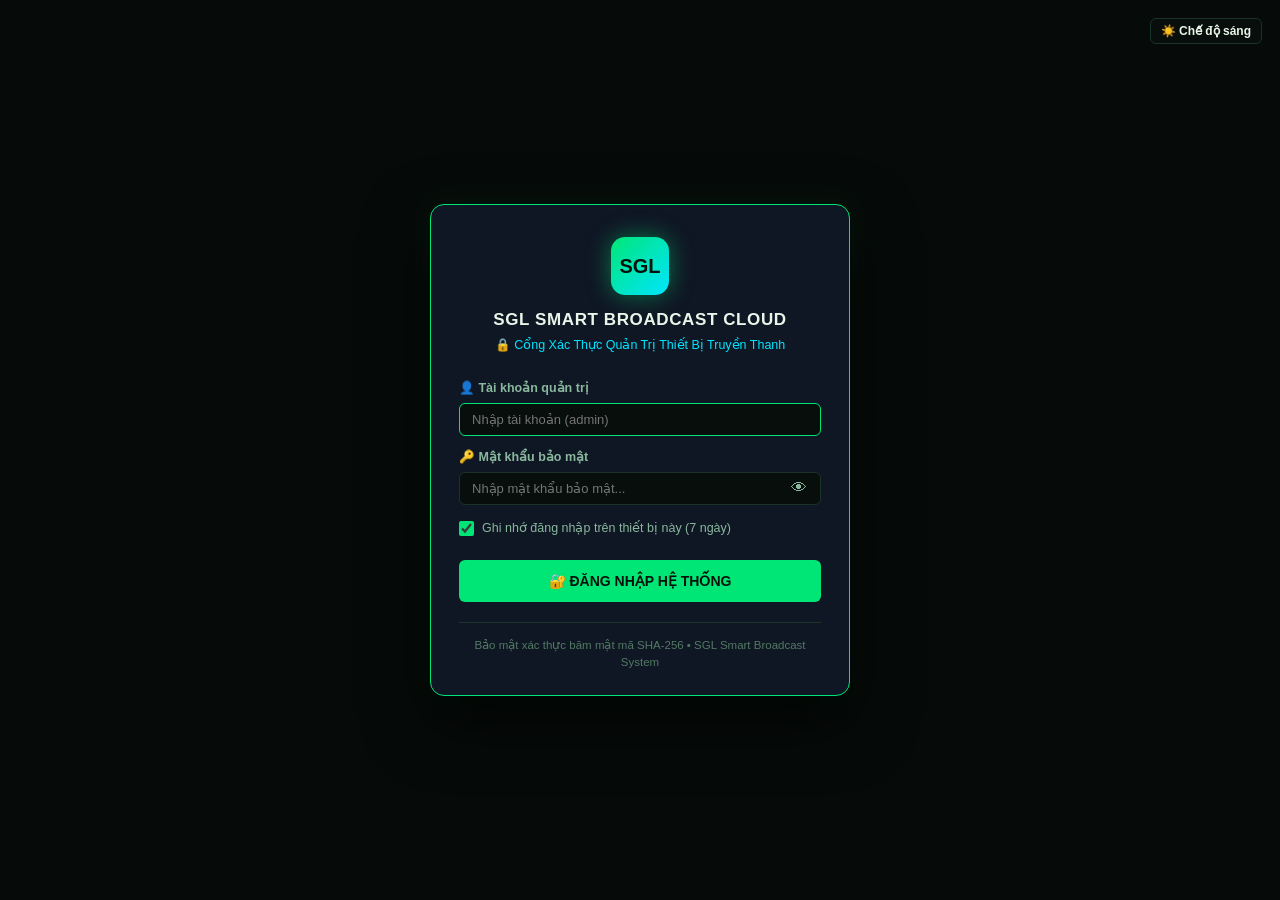
==== web/index.html @ 07a4083b "revert(main): isolate PocketBase to feat/pocketbase and keep pure Google Sheets on main" ====
<!DOCTYPE html>
<html lang="vi">
<head>
  <meta charset="UTF-8" />
  <meta name="viewport" content="width=device-width, initial-scale=1.0" />
  <title>SGL Smart Broadcast Cloud — Quản Trị Thiết Bị Truyền Thanh</title>
  <link rel="stylesheet" href="styles.css" />
  <script>
    (function() {
      try {
        var savedTheme = localStorage.getItem("sgl_theme") || "dark";
        document.documentElement.setAttribute("data-theme", savedTheme);
      } catch (e) {}
    })();
  </script>
</head>
<body>

  <!-- =================================================================== -->
  <!-- LOGIN GATE OVERLAY (BẢO MẬT ĐĂNG NHẬP HỆ THỐNG)                     -->
  <!-- =================================================================== -->
  <div id="loginGate" class="login-gate">
    <button
      type="button"
      id="btnLoginThemeToggle"
      class="btn btn-outline btn-sm login-theme-btn"
      onclick="toggleTheme()"
      title="Chuyển chế độ Sáng / Tối"
    >
      ☀️ Chế độ sáng
    </button>
    <div class="login-card" id="loginCard">
      <div class="login-header">
        <div class="login-logo">SGL</div>
        <div class="login-title">SGL SMART BROADCAST CLOUD</div>
        <div class="login-subtitle">🔒 Cổng Xác Thực Quản Trị Thiết Bị Truyền Thanh</div>
      </div>

      <form id="loginForm" onsubmit="handleLoginSubmit(event)" autocomplete="on">
        <div class="form-row">
          <label for="loginUsername">👤 Tài khoản quản trị</label>
          <input
            type="text"
            id="loginUsername"
            class="input-control"
            placeholder="Nhập tài khoản (admin)"
            autocomplete="username"
            required
          />
        </div>

        <div class="form-row">
          <label for="loginPassword">🔑 Mật khẩu bảo mật</label>
          <div class="password-wrapper">
            <input
              type="password"
              id="loginPassword"
              class="input-control"
              placeholder="Nhập mật khẩu bảo mật..."
              autocomplete="current-password"
              required
            />
            <button
              type="button"
              class="btn-eye"
              id="btnTogglePass"
              onclick="togglePasswordVisibility()"
              title="Hiện / Ẩn mật khẩu"
            >
              👁
            </button>
          </div>
        </div>

        <div class="login-remember-row">
          <label class="remember-label">
            <input type="checkbox" id="loginRemember" checked />
            <span>Ghi nhớ đăng nhập trên thiết bị này (7 ngày)</span>
          </label>
        </div>

        <div id="loginErrorBox" class="login-error" style="display:none;"></div>

        <button type="submit" id="btnLoginSubmit" class="btn btn-primary login-btn">
          🔐 ĐĂNG NHẬP HỆ THỐNG
        </button>
      </form>

      <div class="login-footer">
        Bảo mật xác thực băm mật mã SHA-256 &bull; SGL Smart Broadcast System
      </div>
    </div>
  </div>

  <!-- TOP NAVIGATION BAR -->
  <header class="topbar" id="appTopbar" style="display:none;">
    <div class="brand">
      <div class="brand-logo">SGL</div>
      <div>
        <div class="brand-title">SGL SMART BROADCAST CLOUD</div>
        <div class="brand-subtitle">Hệ Thống Quản Trị &amp; Điều Khiển Thiết Bị Truyền Thanh Android</div>
      </div>
    </div>

    <nav class="nav-tabs">
      <button class="nav-tab active" data-tab="tab-dashboard" onclick="switchTab('tab-dashboard')">
        📡 Dashboard Thực Địa
      </button>
      <button class="nav-tab" data-tab="tab-deploy" onclick="switchTab('tab-deploy')">
        🚀 Triển Khai Dự Án (GĐ2)
      </button>
      <button class="nav-tab" data-tab="tab-builder" onclick="switchTab('tab-builder')">
        🛠 Trình Tạo Kịch Bản
      </button>
      <button class="nav-tab" data-tab="tab-settings" onclick="switchTab('tab-settings')">
        ⚙️ Cấu Hình &amp; Sheet
      </button>
    </nav>

    <div class="topbar-actions">
      <div class="sync-indicator" title="Tự động đồng bộ mỗi 30 giây">
        <span class="pulse-dot" id="syncDot"></span>
        <span id="lblLastSync">Đang kết nối...</span>
      </div>
      <button class="btn btn-outline btn-sm" onclick="refreshAllData()">
        🔄 Làm mới
      </button>
      <button id="btnToggleTheme" class="btn btn-outline btn-sm" onclick="toggleTheme()" title="Chuyển chế độ Sáng / Tối">
        ☀️ Chế độ sáng
      </button>
      <a id="btnOpenSheetTop" href="https://docs.google.com/spreadsheets/d/1-7ZrYTDnoL68BNB7D9QQWxhDGcGNXW3VVfdedAtejAg/edit" target="_blank" class="btn btn-cyan btn-sm" style="text-decoration:none;">
        📊 Mở Google Sheet
      </a>
      <button class="btn btn-danger btn-sm" onclick="handleLogout()" title="Đăng xuất khỏi phiên làm việc">
        🚪 Đăng xuất
      </button>
    </div>
  </header>

  <!-- MAIN CONTENT -->
  <main class="main-container" id="appMain" style="display:none;">

    <!-- =================================================================== -->
    <!-- TAB 1: DASHBOARD THỰC ĐỊA                                           -->
    <!-- =================================================================== -->
    <section id="tab-dashboard" class="tab-panel active">

      <!-- KPI CARDS -->
      <div class="kpi-grid">
        <div class="kpi-card kpi-total" onclick="setStatusFilter('ALL')">
          <div>
            <div class="kpi-label">Tổng Thiết Bị</div>
            <div class="kpi-value" id="kpiTotal">0</div>
            <div class="kpi-sub">Toàn bộ hệ thống</div>
          </div>
          <div class="kpi-icon">📦</div>
        </div>

        <div class="kpi-card kpi-online" onclick="setStatusFilter('online')">
          <div>
            <div class="kpi-label">Đang Online</div>
            <div class="kpi-value" id="kpiOnline">0</div>
            <div class="kpi-sub">Heartbeat &le; 8 phút</div>
          </div>
          <div class="kpi-icon">🟢</div>
        </div>

        <div class="kpi-card kpi-slow" onclick="setStatusFilter('slow')">
          <div>
            <div class="kpi-label">Mạng Chậm</div>
            <div class="kpi-value" id="kpiSlow">0</div>
            <div class="kpi-sub">Heartbeat 8 – 12 phút</div>
          </div>
          <div class="kpi-icon">🟡</div>
        </div>

        <div class="kpi-card kpi-offline" onclick="setStatusFilter('offline')">
          <div>
            <div class="kpi-label">Đang Offline</div>
            <div class="kpi-value" id="kpiOffline">0</div>
            <div class="kpi-sub">Quá 12 phút / Mất nguồn</div>
          </div>
          <div class="kpi-icon">🔴</div>
        </div>

        <div class="kpi-card kpi-projects" onclick="syncSheetsOnCloud()">
          <div>
            <div class="kpi-label">Số Dự Án</div>
            <div class="kpi-value" id="kpiProjects">0</div>
            <div class="kpi-sub">Bấm để tách Sheet tự động</div>
          </div>
          <div class="kpi-icon">📁</div>
        </div>
      </div>

      <!-- PROJECT PILL BAR (Tách theo từng dự án giống Google Sheet) -->
      <div class="project-pills-bar" id="projectPillsBar">
        <span class="project-pill active" onclick="setProjectFilter('ALL')">
          🌐 Tất cả dự án <span class="pill-count" id="pillCountAll">0</span>
        </span>
      </div>

      <!-- FILTER & BULK ACTION TOOLBAR -->
      <div class="toolbar-card">
        <div class="filter-group">
          <input
            type="text"
            id="txtSearch"
            class="input-control search-box"
            placeholder="🔍 Tìm kiếm MAC, AnyDesk ID, Mã ICS, Dự án, Ghi chú..."
            oninput="renderDeviceTable()"
          />

          <select id="selFilterProject" class="select-control" onchange="onProjectSelectChange()">
            <option value="ALL">📁 Dự án: TẤT CẢ</option>
          </select>

          <select id="selFilterSoftware" class="select-control" onchange="renderDeviceTable()">
            <option value="ALL">💿 Phần mềm: TẤT CẢ</option>
            <option value="Radio 3.6">Radio 3.6</option>
            <option value="VNPT ICS">VNPT ICS</option>
            <option value="Radio 1.66">Radio 1.66</option>
            <option value="Radio 2.0">Radio 2.0</option>
          </select>

          <select id="selFilterStatus" class="select-control" onchange="renderDeviceTable()">
            <option value="ALL">📡 Trạng thái: TẤT CẢ</option>
            <option value="online">🟢 Đang Online</option>
            <option value="slow">🟡 Mạng Chậm</option>
            <option value="offline">🔴 Đang Offline</option>
          </select>
        </div>

        <div class="action-group">
          <span id="lblSelectedCount" class="mono" style="color:var(--accent-green); font-weight:700; margin-right:4px;">
            Đã chọn: 0
          </span>
          <button class="btn btn-amber" onclick="openAssignProjectModal()">
            📁 Gán Dự Án
          </button>
          <button class="btn btn-primary" onclick="openQuickDeployModal()">
            🚀 Chốt Dự Án Từ Xa
          </button>
          <button class="btn btn-success" onclick="printSelectedDevices()" title="In tem dán vỏ Box hàng loạt cho các thiết bị đã chọn qua máy in AiYin D11S">
            🖨️ In Tem Box Đã Chọn
          </button>
          <button class="btn btn-cyan" onclick="openBulkImportOldProjectModal()">
            📋 Thêm Dự Án Cũ (Dán DS AnyDesk)
          </button>
          <button class="btn btn-outline" onclick="openAddDeviceModal()">
            ➕ Thêm Box Lẻ
          </button>
          <button class="btn btn-outline" onclick="exportCurrentViewCsv()">
            📥 Xuất Excel (CSV)
          </button>
          <button class="btn btn-outline" onclick="syncSheetsOnCloud()" title="Đồng bộ tách Sheet từng dự án và Sheet Final">
            🔀 Tách Sheet Dự Án
          </button>
        </div>
      </div>

      <!-- DEVICE TABLE -->
      <div class="table-container">
        <div class="table-scroll">
          <table class="data-table">
            <thead>
              <tr>
                <th style="width:36px;">
                  <input type="checkbox" id="chkSelectAll" onchange="toggleSelectAll(this.checked)" />
                </th>
                <th>STT</th>
                <th>Trạng Thái</th>
                <th>Địa Chỉ MAC</th>
                <th>AnyDesk ID</th>
                <th>Mã IoT</th>
                <th>Dự Án (Địa phương)</th>
                <th>Phần Mềm</th>
                <th>Mã ICS</th>
                <th>Lần Cuối Online</th>
                <th>Bộ Nhớ</th>
                <th>Task Hiện Tại</th>
                <th>Thao Tác Nhanh</th>
              </tr>
            </thead>
            <tbody id="deviceTableBody">
              <tr>
                <td colspan="13" style="text-align:center; padding:32px; color:var(--text-secondary);">
                  ⏳ Đang tải danh sách thiết bị từ Google Sheet Cloud...
                </td>
              </tr>
            </tbody>
          </table>
        </div>
      </div>
    </section>

    <!-- =================================================================== -->
    <!-- TAB 2: TRIỂN KHAI DỰ ÁN TỪ XA (GIAI ĐOẠN 2) & HÀNG ĐỢI TASK          -->
    <!-- =================================================================== -->
    <section id="tab-deploy" class="tab-panel">
      <div class="split-grid">
        <!-- Cột trái: Cấu hình giao nhiệm vụ từ xa -->
        <div class="panel-card">
          <div class="panel-header">
            <div class="panel-title">🚀 GIAO NHIỆM VỤ CHỐT DỰ ÁN TỪ XA (OTA)</div>
            <span class="mono" id="deploySelectedBadge" style="color:var(--accent-cyan);">0 thiết bị được chọn</span>
          </div>

          <div class="form-row">
            <label>1. Chọn Kịch Bản Triển Khai (Template):</label>
            <select id="selDeployTemplate" class="select-control" onchange="onDeployTemplateChange()"></select>
          </div>

          <div class="form-row">
            <label>Mô tả kịch bản:</label>
            <div id="lblTemplateDesc" style="padding:8px 12px; background:var(--bg-input); border-radius:6px; color:var(--accent-amber); font-size:13px;">
              --
            </div>
          </div>

          <div class="form-row">
            <label>Chi tiết các bước thực thi tự động trên Android Box (JSON Steps):</label>
            <textarea id="txtDeployStepsPreview" class="code-editor" readonly></textarea>
          </div>

          <div class="form-row">
            <label>2. Danh sách MAC mục tiêu (Cách nhau bởi dấu phẩy hoặc chọn từ bảng Dashboard):</label>
            <textarea id="txtDeployTargetMacs" class="code-editor" style="min-height:90px; color:var(--accent-green);" placeholder="Ví dụ: 900EB3D6BF2C, 900EB3D52C1D"></textarea>
          </div>

          <div style="display:flex; gap:10px; margin-top:14px;">
            <button class="btn btn-primary" id="btnExecuteDeploy" onclick="executeRemoteDeploy()" style="flex:1; justify-content:center; padding:12px;">
              🚀 PHÁT LỆNH TRIỂN KHAI LÊN CLOUD SHEET
            </button>
            <button class="btn btn-outline" onclick="fillOnlineMacsToDeploy()">
              🟢 Chọn tất cả máy đang Online
            </button>
          </div>
        </div>

        <!-- Cột phải: Hàng đợi Tasks thời gian thực -->
        <div class="panel-card">
          <div class="panel-header">
            <div class="panel-title">📋 LỊCH SỬ &amp; HÀNG ĐỢI NHIỆM VỤ (TASKS QUEUE)</div>
            <button class="btn btn-outline btn-sm" onclick="loadTasksQueue()">🔄 Làm mới Task</button>
          </div>

          <div class="table-scroll" style="max-height:540px;">
            <table class="data-table">
              <thead>
                <tr>
                  <th>Task ID</th>
                  <th>MAC</th>
                  <th>Kịch Bản</th>
                  <th>Trạng Thái</th>
                  <th>Kết Quả / Log</th>
                </tr>
              </thead>
              <tbody id="tasksTableBody">
                <tr>
                  <td colspan="5" style="text-align:center; padding:24px; color:var(--text-secondary);">
                    Chưa có dữ liệu nhiệm vụ.
                  </td>
                </tr>
              </tbody>
            </table>
          </div>
        </div>
      </div>
    </section>

    <!-- =================================================================== -->
    <!-- TAB 3: TRÌNH TẠO KỊCH BẢN (SCRIPT BUILDER)                          -->
    <!-- =================================================================== -->
    <section id="tab-builder" class="tab-panel">
      <div class="split-grid">
        <div class="panel-card">
          <div class="panel-header">
            <div class="panel-title">🛠 TẠO / CHỈNH SỬA KỊCH BẢN TỰ ĐỘNG</div>
          </div>

          <div class="form-row">
            <label>Tên Kịch Bản (Mã định danh không dấu, ví dụ: deploy_xa_xuyen_moc):</label>
            <input type="text" id="txtBuilderName" class="input-control" placeholder="VD: deploy_custom_ics" />
          </div>

          <div class="form-row">
            <label>Mô tả ngắn gọn:</label>
            <input type="text" id="txtBuilderDesc" class="input-control" placeholder="VD: Gỡ Radio 3.6, cài ICS và báo cáo dự án" />
          </div>

          <div class="form-row">
            <label>Thêm nhanh bước lệnh mẫu:</label>
            <div style="display:flex; flex-wrap:wrap; gap:8px;">
              <button class="btn btn-outline btn-sm" onclick="addBuilderStep('install_apk')">📦 + Cài APK</button>
              <button class="btn btn-outline btn-sm" onclick="addBuilderStep('uninstall_pkg')">🗑 + Gỡ Package</button>
              <button class="btn btn-outline btn-sm" onclick="addBuilderStep('shell_cmd')">💻 + Lệnh Root Shell</button>
              <button class="btn btn-outline btn-sm" onclick="addBuilderStep('start_app')">▶️ + Mở Ứng Dụng</button>
              <button class="btn btn-outline btn-sm" onclick="addBuilderStep('extract_ics_mac')">🔍 + Đọc Mã ICS</button>
              <button class="btn btn-outline btn-sm" onclick="addBuilderStep('report_field')">📝 + Báo Cáo Trường</button>
              <button class="btn btn-outline btn-sm" onclick="addBuilderStep('download_apk')">🌐 + Tải APK từ URL</button>
            </div>
          </div>

          <div class="form-row">
            <label>Nội dung JSON Steps:</label>
            <textarea id="txtBuilderJson" class="code-editor" style="min-height:260px;">[
  {
    "action": "shell_cmd",
    "params": {
      "cmd": "am force-stop vn.phitn.app.radiostation"
    }
  },
  {
    "action": "report_field",
    "params": {
      "field": "software",
      "value": "Radio 3.6"
    }
  }
]</textarea>
          </div>

          <button class="btn btn-primary" onclick="saveCustomTemplate()" style="width:100%; justify-content:center; padding:12px;">
            💾 LƯU KỊCH BẢN LÊN GOOGLE SHEET
          </button>
        </div>

        <div class="panel-card">
          <div class="panel-header">
            <div class="panel-title">📚 DANH SÁCH KỊCH BẢN HIỆN CÓ TRÊN SHEET</div>
          </div>
          <div id="templateListContainer" style="display:flex; flex-direction:column; gap:10px;"></div>
        </div>
      </div>
    </section>

    <!-- =================================================================== -->
    <!-- TAB 4: CẤU HÌNH HỆ THỐNG & GOOGLE SHEET                              -->
    <!-- =================================================================== -->
    <section id="tab-settings" class="tab-panel">
      <div class="panel-card" style="max-width:780px; margin:0 auto;">
        <div class="panel-header">
          <div class="panel-title">⚙️ CẤU HÌNH KẾT NỐI CLOUD WEBHOOK &amp; ANYDESK</div>
        </div>

        <div class="form-row" id="rowGoogleWebhook">
          <label>Google Apps Script Webhook URL:</label>
          <input type="text" id="txtWebhookUrl" class="input-control mono" />
        </div>

        <div class="form-row" id="rowGoogleSheet">
          <label>Link Google Sheet Quản Lý Dự Án:</label>
          <input type="text" id="txtSheetUrl" class="input-control mono" />
        </div>

        <div class="form-row">
          <label>Mật khẩu AnyDesk mặc định (Unattended Access):</label>
          <input type="password" id="txtDefaultAdPass" class="input-control mono" placeholder="Được giải mã tự động khi đăng nhập Quản trị viên" autocomplete="off" />
        </div>

        <div class="form-row">
          <label>🌐 Link Máy In Cục Bộ (Cloudflare Tunnel HTTPS / Localhost):</label>
          <input type="text" id="txtPrintServerUrl" class="input-control mono" placeholder="VD: https://xxxx.trycloudflare.com hoặc http://localhost:8080" />
          <small style="color:var(--text-muted); font-size:11px; margin-top:4px; display:block;">
            Dán link HTTPS do Cloudflare Tunnel tạo ra trên máy tính xưởng để mọi người dùng Web GitHub có thể in từ xa.
          </small>
        </div>

        <div style="display:flex; gap:10px; margin-top:18px;">
          <button class="btn btn-primary" onclick="saveSettings()">💾 Lưu Cấu Hình</button>
          <button class="btn btn-cyan" onclick="resetDefaultSettings()">🔄 Khôi Phục Mặc Định</button>
          <button class="btn btn-amber" onclick="syncSheetsOnCloud()">🔀 Đồng Bộ Tách Sheet Ngay</button>
        </div>
      </div>
    </section>

  </main>

  <!-- ===================================================================== -->
  <!-- MODAL 1: GÁN DỰ ÁN & PHẦN MỀM HÀNG LOẠT                               -->
  <!-- ===================================================================== -->
  <div class="modal-backdrop" id="modalAssignProject">
    <div class="modal-box">
      <div class="modal-title">📁 Gán / Chuyển Dự Án Hàng Loạt</div>
      <div class="form-row">
        <label>Số lượng thiết bị đang chọn:</label>
        <div id="lblModalAssignCount" class="mono" style="color:var(--accent-cyan); font-weight:700;">0 thiết bị</div>
      </div>
      <div class="form-row">
        <label>Chọn dự án có sẵn hoặc nhập tên Dự án mới:</label>
        <input type="text" id="txtModalProjectName" list="dlExistingProjects" class="input-control" placeholder="VD: Xã Xuyên Mộc (102 box)" />
        <datalist id="dlExistingProjects"></datalist>
      </div>
      <div class="form-row">
        <label>Cập nhật loại Phần mềm (Tùy chọn):</label>
        <select id="selModalSoftware" class="select-control">
          <option value="">-- Giữ nguyên phần mềm hiện tại --</option>
          <option value="Radio 3.6">Radio 3.6</option>
          <option value="Radio 3.6 (Test)">Radio 3.6 (Test)</option>
          <option value="VNPT ICS">VNPT ICS</option>
          <option value="Radio 1.66">Radio 1.66</option>
          <option value="Radio 2.0">Radio 2.0</option>
        </select>
      </div>
      <div style="display:flex; justify-content:flex-end; gap:10px; margin-top:18px;">
        <button class="btn btn-outline" onclick="closeModal('modalAssignProject')">Hủy</button>
        <button class="btn btn-primary" onclick="confirmAssignProject()">✔ Xác Nhận Lưu Lên Sheet</button>
      </div>
    </div>
  </div>

  <!-- ===================================================================== -->
  <!-- MODAL 2: THÊM / ĐĂNG KÝ BOX MỚI THỦ CÔNG                              -->
  <!-- ===================================================================== -->
  <div class="modal-backdrop" id="modalAddDevice">
    <div class="modal-box">
      <div class="modal-title">➕ Đăng Ký / Thêm Android Box Lẻ Lên Sheet</div>
      <div style="display:grid; grid-template-columns:1fr 1fr; gap:10px;">
        <div class="form-row">
          <label>Mã AnyDesk ID (*):</label>
          <input type="text" id="txtAddAnydesk" class="input-control mono" placeholder="VD: 1371078125" oninput="onAddAnydeskInput(this.value)" />
        </div>
        <div class="form-row">
          <label>Mã IoT (Mạch IoT):</label>
          <input type="text" id="txtAddIot" class="input-control mono" placeholder="VD: 11738 / Mã IoT" />
        </div>
      </div>
      <div class="form-row">
        <label>Địa chỉ MAC Android (Không cần nhập — Tự động lấy khi Box kết nối):</label>
        <input type="text" id="txtAddMac" class="input-control mono" placeholder="⚡ Để trống: Tự động điền MAC khi Box gửi tín hiệu lần đầu" />
        <div id="lblAutoMacHint" style="font-size:11.5px; color:var(--accent-cyan); margin-top:4px;">
          ⚡ Chỉ cần nhập Mã AnyDesk & Mã IoT, hệ thống sẽ tự động lấy MAC thật ngay lần đầu Box kết nối!
        </div>
      </div>
      <div style="display:grid; grid-template-columns:1fr 1fr; gap:10px;">
        <div class="form-row">
          <label>Dự án:</label>
          <input type="text" id="txtAddProject" list="dlExistingProjects" class="input-control" value="Kho thiết bị" />
        </div>
        <div class="form-row">
          <label>Phần mềm cài đặt:</label>
          <select id="selAddSoftware" class="select-control">
            <option value="Radio 3.6 (Test)">Radio 3.6 (Test)</option>
            <option value="Radio 3.6">Radio 3.6</option>
            <option value="VNPT ICS">VNPT ICS</option>
            <option value="Radio 1.66">Radio 1.66</option>
            <option value="Radio 2.0">Radio 2.0</option>
          </select>
        </div>
      </div>
      <div style="display:grid; grid-template-columns:1fr 1fr; gap:10px;">
        <div class="form-row">
          <label>Mã ICS (Nếu có):</label>
          <input type="text" id="txtAddIcs" class="input-control mono" placeholder="Tùy chọn" />
        </div>
        <div class="form-row">
          <label>IMEI SIM (Nếu có):</label>
          <input type="text" id="txtAddImei" class="input-control mono" placeholder="Tùy chọn" />
        </div>
      </div>
      <div class="form-row">
        <label>Ghi chú / Cụm loa lắp đặt:</label>
        <input type="text" id="txtAddNotes" class="input-control" placeholder="VD: Cụm loa Thôn 1..." />
      </div>
      <div style="display:flex; justify-content:flex-end; gap:10px; margin-top:18px;">
        <button class="btn btn-outline" onclick="closeModal('modalAddDevice')">Hủy</button>
        <button class="btn btn-primary" onclick="confirmAddDevice()">➕ Lưu Thiết Bị</button>
      </div>
    </div>
  </div>

  <!-- ===================================================================== -->
  <!-- MODAL 3: THÊM DỰ ÁN CŨ (DÁN DANH SÁCH MÃ ANYDESK TẠO SHEET DỰ ÁN)     -->
  <!-- ===================================================================== -->
  <div class="modal-backdrop" id="modalBulkImportOldProject">
    <div class="modal-box" style="max-width:580px;">
      <div class="modal-title">📋 Thêm Dự Án Cũ — Dán Danh Sách Mã AnyDesk</div>
      <p style="font-size:12.5px; color:var(--text-secondary); margin-bottom:12px; line-height:1.5;">
        Nhập tên dự án (sẽ tự động tạo 1 Sheet riêng trên Google Sheet) và dán danh sách mã AnyDesk của dự án đó.
        Sau đó khi bạn vào AnyDesk từng Box cài <code>00_AutoSetup.apk</code>, App sẽ <b>tự động dò mã AnyDesk trên Sheet</b>,
        điền MAC thật, cập nhật <b>Phần mềm đang sử dụng</b> và trạng thái <b>Online / Offline</b>.
      </p>
      <div class="form-row">
        <label>Tên Dự Án / Tên Sheet Mới (*):</label>
        <input
          type="text"
          id="txtBulkOldProjectName"
          list="dlExistingProjects"
          class="input-control"
          placeholder="VD: Xã Hòa Hiệp (Dự án cũ)"
        />
      </div>
      <div class="form-row">
        <label>Phần mềm mặc định ban đầu (Sẽ tự động cập nhật lại khi cài App vào Box):</label>
        <select id="selBulkOldSoftware" class="select-control">
          <option value="Chưa đồng bộ">🔄 Tự động nhận diện khi cài App lên Box</option>
          <option value="Radio 3.6">Radio 3.6</option>
          <option value="VNPT ICS">VNPT ICS</option>
          <option value="Radio 1.66">Radio 1.66</option>
          <option value="Radio 2.0">Radio 2.0</option>
        </select>
      </div>
      <div class="form-row">
        <label>Dán danh sách mã AnyDesk (Mỗi dòng 1 mã hoặc copy từ Excel/Zalo):</label>
        <textarea
          id="txtBulkOldAnydeskList"
          class="code-editor"
          style="min-height:170px;"
          placeholder="1371078125&#10;1074358911&#10;1748089615&#10;..."
        ></textarea>
      </div>
      <div style="display:flex; justify-content:flex-end; gap:10px; margin-top:16px;">
        <button class="btn btn-outline" onclick="closeModal('modalBulkImportOldProject')">Hủy</button>
        <button class="btn btn-primary" id="btnConfirmBulkOld" onclick="confirmBulkImportOldProject()">
          📥 Tạo Sheet Dự Án &amp; Nạp Mã AnyDesk
        </button>
      </div>
    </div>
  </div>

  <!-- ===================================================================== -->
  <!-- MODAL 4: SỬA MÃ IOT THIẾT BỊ                                          -->
  <!-- ===================================================================== -->
  <div class="modal-backdrop" id="modalEditIot">
    <div class="modal-box" style="max-width:460px;">
      <div class="modal-title">🏷️ Chỉnh Sửa Mã IoT Thiết Bị</div>
      <div class="form-row">
        <label>Thiết bị đang chọn:</label>
        <div id="lblEditIotDevice" class="mono" style="color:var(--accent-green); font-weight:700; font-size:15px; padding:8px 12px; background:var(--bg-input); border-radius:6px;">--</div>
      </div>
      <input type="hidden" id="hidEditIotMac" />
      <input type="hidden" id="hidEditIotAnydesk" />
      <div class="form-row">
        <label>Mã IoT (Quét bằng súng barcode hoặc gõ tay):</label>
        <input
          type="text"
          id="txtEditIotValue"
          class="input-control mono"
          placeholder="Nhập Mã IoT (VD: 11250, IOT-9988...)"
          autocomplete="off"
          onkeydown="if(event.key==='Enter') confirmSaveEditIot()"
        />
      </div>
      <div style="font-size:12px; color:var(--text-muted); margin-top:-6px; margin-bottom:12px;">
        💡 Nhấn <b>Enter</b> hoặc bấm nút <b>Lưu Mã IoT</b> để cập nhật ngay lên Google Sheet &amp; In tem.
      </div>
      <div style="display:flex; justify-content:flex-end; gap:10px; margin-top:16px;">
        <button class="btn btn-outline" onclick="closeModal('modalEditIot')">Hủy</button>
        <button class="btn btn-primary" id="btnSaveEditIot" onclick="confirmSaveEditIot()">
          ✔ Lưu Mã IoT
        </button>
      </div>
    </div>
  </div>

  <!-- TOAST NOTIFICATION CONTAINER -->
  <div class="toast-container" id="toastContainer"></div>

  <script src="app.js"></script>
</body>
</html>
---- web/styles.css ----
:root {
  --bg-base: #060b09;
  --bg-surface: #0b1410;
  --bg-card: #0f1c16;
  --bg-card-hover: #14261e;
  --bg-input: #070e0b;
  --border-subtle: #1a3326;
  --border-glow: #00e676;
  --text-primary: #e8f5e9;
  --text-secondary: #8ab89d;
  --text-muted: #527a63;
  --accent-green: #00e676;
  --accent-green-dim: rgba(0, 230, 118, 0.14);
  --accent-cyan: #00e5ff;
  --accent-cyan-dim: rgba(0, 229, 255, 0.14);
  --accent-amber: #ffb300;
  --accent-amber-dim: rgba(255, 179, 0, 0.15);
  --accent-red: #ff1744;
  --accent-red-dim: rgba(255, 23, 68, 0.15);
  --accent-purple: #b388ff;
  --radius-sm: 6px;
  --radius-md: 10px;
  --radius-lg: 14px;
  --shadow-card: 0 8px 24px rgba(0, 0, 0, 0.45);
}

[data-theme="light"] {
  --bg-base: #f8fafc;
  --bg-surface: #ffffff;
  --bg-card: #ffffff;
  --bg-card-hover: #f1f5f9;
  --bg-input: #ffffff;
  --border-subtle: #e2e8f0;
  --border-glow: #047857;
  --text-primary: #0f172a;
  --text-secondary: #334155;
  --text-muted: #64748b;
  --accent-green: #047857;
  --accent-green-dim: #d1fae5;
  --accent-cyan: #0369a1;
  --accent-cyan-dim: #e0f2fe;
  --accent-amber: #b45309;
  --accent-amber-dim: #fef3c7;
  --accent-red: #b91c1c;
  --accent-red-dim: #fee2e2;
  --accent-purple: #7e22ce;
  --shadow-card: 0 4px 16px rgba(15, 23, 42, 0.06);
}

* {
  box-sizing: border-box;
  margin: 0;
  padding: 0;
}

body {
  background-color: var(--bg-base);
  color: var(--text-primary);
  font-family: 'Inter', -apple-system, BlinkMacSystemFont, 'Segoe UI', Roboto, sans-serif;
  font-size: 14px;
  line-height: 1.5;
  min-height: 100vh;
  display: flex;
  flex-direction: column;
}

code, .mono {
  font-family: 'JetBrains Mono', 'Consolas', 'Courier New', monospace;
}

/* TOP NAVBAR */
.topbar {
  background: linear-gradient(180deg, #0d1913 0%, #09120e 100%);
  border-bottom: 1px solid var(--border-subtle);
  padding: 12px 24px;
  display: flex;
  align-items: center;
  justify-content: space-between;
  gap: 16px;
  position: sticky;
  top: 0;
  z-index: 100;
  backdrop-filter: blur(10px);
}

.brand {
  display: flex;
  align-items: center;
  gap: 12px;
}

.brand-logo {
  width: 38px;
  height: 38px;
  border-radius: 10px;
  background: linear-gradient(135deg, #00e676 0%, #00b0ff 100%);
  display: flex;
  align-items: center;
  justify-content: center;
  color: #04100a;
  font-weight: 900;
  font-size: 18px;
  box-shadow: 0 0 16px rgba(0, 230, 118, 0.35);
}

.brand-title {
  font-size: 16px;
  font-weight: 700;
  letter-spacing: 0.3px;
  color: var(--text-primary);
}

.brand-subtitle {
  font-size: 11.5px;
  color: var(--text-secondary);
}

.nav-tabs {
  display: flex;
  align-items: center;
  gap: 6px;
  background: var(--bg-input);
  padding: 4px;
  border-radius: var(--radius-md);
  border: 1px solid var(--border-subtle);
}

.nav-tab {
  background: transparent;
  color: var(--text-secondary);
  border: none;
  padding: 8px 16px;
  border-radius: var(--radius-sm);
  font-size: 13px;
  font-weight: 600;
  cursor: pointer;
  transition: all 0.18s ease;
  display: flex;
  align-items: center;
  gap: 8px;
}

.nav-tab:hover {
  color: var(--text-primary);
  background: rgba(255, 255, 255, 0.04);
}

.nav-tab.active {
  background: var(--accent-green-dim);
  color: var(--accent-green);
  border: 1px solid rgba(0, 230, 118, 0.35);
  box-shadow: 0 0 12px rgba(0, 230, 118, 0.12);
}

.topbar-actions {
  display: flex;
  align-items: center;
  gap: 10px;
}

.sync-indicator {
  font-size: 12px;
  color: var(--text-secondary);
  display: flex;
  align-items: center;
  gap: 6px;
  padding: 6px 12px;
  background: var(--bg-input);
  border: 1px solid var(--border-subtle);
  border-radius: 20px;
}

.pulse-dot {
  width: 8px;
  height: 8px;
  border-radius: 50%;
  background: var(--accent-green);
  box-shadow: 0 0 8px var(--accent-green);
  animation: pulse 2s infinite;
}

@keyframes pulse {
  0% { opacity: 1; transform: scale(1); }
  50% { opacity: 0.45; transform: scale(0.9); }
  100% { opacity: 1; transform: scale(1); }
}

/* MAIN LAYOUT */
.main-container {
  max-width: 1600px;
  width: 100%;
  margin: 0 auto;
  padding: 20px 24px 40px;
  flex: 1;
}

.tab-panel {
  display: none;
  animation: fadeIn 0.2s ease;
}

.tab-panel.active {
  display: block;
}

@keyframes fadeIn {
  from { opacity: 0; transform: translateY(4px); }
  to { opacity: 1; transform: translateY(0); }
}

/* KPI GRID */
.kpi-grid {
  display: grid;
  grid-template-columns: repeat(auto-fit, minmax(210px, 1fr));
  gap: 14px;
  margin-bottom: 18px;
}

.kpi-card {
  background: var(--bg-card);
  border: 1px solid var(--border-subtle);
  border-radius: var(--radius-md);
  padding: 16px 18px;
  display: flex;
  align-items: center;
  justify-content: space-between;
  box-shadow: var(--shadow-card);
  transition: transform 0.15s ease, border-color 0.15s ease;
  cursor: pointer;
}

.kpi-card:hover {
  transform: translateY(-2px);
  border-color: rgba(0, 230, 118, 0.4);
}

.kpi-label {
  font-size: 12px;
  font-weight: 600;
  text-transform: uppercase;
  letter-spacing: 0.5px;
  color: var(--text-secondary);
  margin-bottom: 4px;
}

.kpi-value {
  font-size: 28px;
  font-weight: 800;
  font-family: 'JetBrains Mono', 'Consolas', monospace;
}

.kpi-sub {
  font-size: 11.5px;
  color: var(--text-muted);
  margin-top: 2px;
}

.kpi-icon {
  width: 46px;
  height: 46px;
  border-radius: 12px;
  display: flex;
  align-items: center;
  justify-content: center;
  font-size: 22px;
}

.kpi-total .kpi-value { color: var(--accent-cyan); }
.kpi-total .kpi-icon { background: var(--accent-cyan-dim); color: var(--accent-cyan); }

.kpi-online .kpi-value { color: var(--accent-green); }
.kpi-online .kpi-icon { background: var(--accent-green-dim); color: var(--accent-green); }

.kpi-slow .kpi-value { color: var(--accent-amber); }
.kpi-slow .kpi-icon { background: var(--accent-amber-dim); color: var(--accent-amber); }

.kpi-offline .kpi-value { color: var(--accent-red); }
.kpi-offline .kpi-icon { background: var(--accent-red-dim); color: var(--accent-red); }

.kpi-projects .kpi-value { color: var(--accent-purple); }
.kpi-projects .kpi-icon { background: rgba(179, 136, 255, 0.14); color: var(--accent-purple); }

/* PROJECT PILL TABS (Giống các Sheet Dự Án) */
.project-pills-bar {
  display: flex;
  align-items: center;
  gap: 8px;
  overflow-x: auto;
  padding: 10px 14px;
  background: var(--bg-surface);
  border: 1px solid var(--border-subtle);
  border-radius: var(--radius-md);
  margin-bottom: 16px;
}

.project-pill {
  background: var(--bg-card);
  color: var(--text-secondary);
  border: 1px solid var(--border-subtle);
  padding: 6px 13px;
  border-radius: 20px;
  font-size: 12.5px;
  font-weight: 600;
  white-space: nowrap;
  cursor: pointer;
  transition: all 0.15s ease;
  display: inline-flex;
  align-items: center;
  gap: 6px;
}

.project-pill:hover {
  border-color: var(--accent-cyan);
  color: var(--text-primary);
}

.project-pill.active {
  background: var(--accent-cyan-dim);
  color: var(--accent-cyan);
  border-color: var(--accent-cyan);
}

.project-pill .pill-count {
  background: rgba(255, 255, 255, 0.08);
  padding: 1px 7px;
  border-radius: 10px;
  font-size: 11px;
  font-family: 'Consolas', monospace;
}

/* FILTER & ACTION TOOLBAR */
.toolbar-card {
  background: var(--bg-card);
  border: 1px solid var(--border-subtle);
  border-radius: var(--radius-md);
  padding: 14px 16px;
  margin-bottom: 16px;
  display: flex;
  flex-wrap: wrap;
  align-items: center;
  justify-content: space-between;
  gap: 12px;
}

.filter-group {
  display: flex;
  flex-wrap: wrap;
  align-items: center;
  gap: 10px;
  flex: 1;
}

.input-control, .select-control {
  background: var(--bg-input);
  color: var(--text-primary);
  border: 1px solid var(--border-subtle);
  border-radius: var(--radius-sm);
  padding: 8px 12px;
  font-size: 13px;
  outline: none;
  transition: border-color 0.15s ease;
}

.input-control:focus, .select-control:focus {
  border-color: var(--accent-green);
}

.search-box {
  min-width: 260px;
  flex: 1;
  max-width: 380px;
}

.action-group {
  display: flex;
  flex-wrap: wrap;
  align-items: center;
  gap: 8px;
}

/* BUTTONS */
.btn {
  border: 1px solid transparent;
  border-radius: var(--radius-sm);
  padding: 8px 14px;
  font-size: 13px;
  font-weight: 600;
  cursor: pointer;
  display: inline-flex;
  align-items: center;
  gap: 6px;
  transition: all 0.15s ease;
  white-space: nowrap;
}

.btn:disabled {
  opacity: 0.5;
  cursor: not-allowed;
}

.btn-primary {
  background: var(--accent-green);
  color: #04120a;
}
.btn-primary:hover:not(:disabled) {
  background: #26ff8c;
  box-shadow: 0 0 14px rgba(0, 230, 118, 0.4);
}

.btn-success {
  background: #0d4a25;
  color: #00ff66;
  border-color: #00ff66;
}
.btn-success:hover:not(:disabled) {
  background: #146935;
  color: #ffffff;
  box-shadow: 0 0 12px rgba(0, 255, 102, 0.4);
}

.btn-cyan {
  background: var(--accent-cyan-dim);
  color: var(--accent-cyan);
  border-color: rgba(0, 229, 255, 0.35);
}
.btn-cyan:hover:not(:disabled) {
  background: rgba(0, 229, 255, 0.24);
}

.btn-amber {
  background: var(--accent-amber-dim);
  color: var(--accent-amber);
  border-color: rgba(255, 179, 0, 0.35);
}
.btn-amber:hover:not(:disabled) {
  background: rgba(255, 179, 0, 0.25);
}

.btn-danger {
  background: var(--accent-red-dim);
  color: var(--accent-red);
  border-color: rgba(255, 23, 68, 0.35);
}

.btn-outline {
  background: var(--bg-input);
  color: var(--text-primary);
  border-color: var(--border-subtle);
}
.btn-outline:hover:not(:disabled) {
  border-color: var(--text-secondary);
  background: var(--bg-card-hover);
}

.btn-sm {
  padding: 5px 10px;
  font-size: 12px;
}

/* DATA TABLE */
.table-container {
  background: var(--bg-card);
  border: 1px solid var(--border-subtle);
  border-radius: var(--radius-md);
  overflow: hidden;
  box-shadow: var(--shadow-card);
}

.table-scroll {
  overflow-x: auto;
  max-height: 68vh;
  overflow-y: auto;
}

table.data-table {
  width: 100%;
  border-collapse: collapse;
  text-align: left;
}

table.data-table thead th {
  background: #0a140f;
  color: var(--text-secondary);
  font-size: 12px;
  font-weight: 700;
  text-transform: uppercase;
  letter-spacing: 0.4px;
  padding: 12px 14px;
  border-bottom: 1px solid var(--border-subtle);
  position: sticky;
  top: 0;
  z-index: 10;
  white-space: nowrap;
}

table.data-table tbody tr {
  border-bottom: 1px solid rgba(26, 51, 38, 0.55);
  transition: background 0.12s ease;
}

table.data-table tbody tr:hover {
  background: var(--bg-card-hover);
}

table.data-table tbody tr.selected-row {
  background: rgba(0, 230, 118, 0.08);
}

table.data-table tbody tr.newly-added-row {
  background: rgba(0, 255, 65, 0.12) !important;
  box-shadow: inset 4px 0 0 var(--accent-green);
  animation: glowNewRow 3s ease-out;
}

@keyframes glowNewRow {
  0% { background: rgba(0, 255, 65, 0.28); }
  100% { background: rgba(0, 255, 65, 0.12); }
}

table.data-table tbody td {
  padding: 10px 14px;
  font-size: 13px;
  vertical-align: middle;
  white-space: nowrap;
}

/* BADGES */
.badge {
  display: inline-flex;
  align-items: center;
  gap: 5px;
  padding: 3px 9px;
  border-radius: 12px;
  font-size: 11.5px;
  font-weight: 600;
}

.badge-online {
  background: var(--accent-green-dim);
  color: var(--accent-green);
  border: 1px solid rgba(0, 230, 118, 0.3);
}

.badge-slow {
  background: var(--accent-amber-dim);
  color: var(--accent-amber);
  border: 1px solid rgba(255, 179, 0, 0.3);
}

.badge-offline {
  background: var(--accent-red-dim);
  color: var(--accent-red);
  border: 1px solid rgba(255, 23, 68, 0.3);
}

.badge-soft {
  background: rgba(0, 229, 255, 0.1);
  color: var(--accent-cyan);
  border: 1px solid rgba(0, 229, 255, 0.25);
}

.badge-proj {
  background: rgba(179, 136, 255, 0.12);
  color: #d1c4e9;
  border: 1px solid rgba(179, 136, 255, 0.25);
}

.copy-chip {
  cursor: pointer;
  padding: 3px 8px;
  border-radius: 5px;
  background: rgba(255, 255, 255, 0.04);
  border: 1px solid transparent;
  font-family: 'Consolas', monospace;
  transition: all 0.12s ease;
}

.copy-chip:hover {
  border-color: var(--accent-cyan);
  color: var(--accent-cyan);
}

/* SPLIT GRID FOR STAGE 2 & BUILDER */
.split-grid {
  display: grid;
  grid-template-columns: 1.15fr 0.85fr;
  gap: 18px;
}

@media (max-width: 1100px) {
  .split-grid {
    grid-template-columns: 1fr;
  }
}

.panel-card {
  background: var(--bg-card);
  border: 1px solid var(--border-subtle);
  border-radius: var(--radius-md);
  padding: 18px;
  box-shadow: var(--shadow-card);
}

.panel-header {
  display: flex;
  align-items: center;
  justify-content: space-between;
  margin-bottom: 14px;
  padding-bottom: 10px;
  border-bottom: 1px solid var(--border-subtle);
}

.panel-title {
  font-size: 15px;
  font-weight: 700;
  color: var(--accent-green);
  display: flex;
  align-items: center;
  gap: 8px;
}

textarea.code-editor {
  width: 100%;
  min-height: 220px;
  background: var(--bg-input);
  color: var(--accent-cyan);
  border: 1px solid var(--border-subtle);
  border-radius: var(--radius-sm);
  padding: 12px;
  font-family: 'Consolas', monospace;
  font-size: 12.5px;
  resize: vertical;
}

/* MODAL */
.modal-backdrop {
  position: fixed;
  inset: 0;
  background: rgba(0, 0, 0, 0.72);
  display: none;
  align-items: center;
  justify-content: center;
  z-index: 200;
  padding: 16px;
}

.modal-backdrop.open {
  display: flex;
}

.modal-box {
  background: var(--bg-card);
  border: 1px solid var(--border-glow);
  border-radius: var(--radius-lg);
  width: 100%;
  max-width: 520px;
  padding: 22px;
  box-shadow: 0 16px 48px rgba(0, 0, 0, 0.75);
}

.modal-title {
  font-size: 16px;
  font-weight: 700;
  color: var(--accent-green);
  margin-bottom: 14px;
}

.form-row {
  margin-bottom: 12px;
}

.form-row label {
  display: block;
  font-size: 12.5px;
  color: var(--text-secondary);
  margin-bottom: 5px;
  font-weight: 600;
}

.form-row .input-control, .form-row .select-control {
  width: 100%;
}

/* TOAST */
.toast-container {
  position: fixed;
  bottom: 22px;
  right: 22px;
  z-index: 300;
  display: flex;
  flex-direction: column;
  gap: 8px;
}

.toast {
  background: #102419;
  color: var(--text-primary);
  border-left: 4px solid var(--accent-green);
  border-top: 1px solid var(--border-subtle);
  border-right: 1px solid var(--border-subtle);
  border-bottom: 1px solid var(--border-subtle);
  padding: 12px 16px;
  border-radius: var(--radius-sm);
  box-shadow: var(--shadow-card);
  font-size: 13px;
  animation: fadeIn 0.2s ease;
}

/* LOGIN GATE OVERLAY */
.login-gate {
  position: fixed;
  inset: 0;
  z-index: 9999;
  background:
    radial-gradient(circle at 20% 20%, rgba(0, 230, 118, 0.12), transparent 45%),
    radial-gradient(circle at 80% 80%, rgba(0, 212, 255, 0.12), transparent 45%),
    var(--bg-root);
  display: flex;
  align-items: center;
  justify-content: center;
  padding: 20px;
}

.login-card {
  width: 100%;
  max-width: 420px;
  background: rgba(16, 23, 38, 0.96);
  border: 1px solid var(--border-glow);
  border-radius: var(--radius-lg);
  padding: 32px 28px 24px;
  box-shadow: 0 24px 64px rgba(0, 0, 0, 0.85), 0 0 32px rgba(0, 230, 118, 0.08);
  backdrop-filter: blur(16px);
}

.login-card.shake {
  animation: loginShake 0.35s ease;
}

@keyframes loginShake {
  0%, 100% { transform: translateX(0); }
  20%, 60% { transform: translateX(-8px); }
  40%, 80% { transform: translateX(8px); }
}

.login-header {
  text-align: center;
  margin-bottom: 24px;
}

.login-logo {
  width: 58px;
  height: 58px;
  margin: 0 auto 12px;
  border-radius: 14px;
  background: linear-gradient(135deg, var(--accent-green), var(--accent-cyan));
  display: flex;
  align-items: center;
  justify-content: center;
  font-weight: 900;
  font-size: 20px;
  color: #04120a;
  box-shadow: 0 0 24px rgba(0, 230, 118, 0.45);
}

.login-title {
  font-size: 17px;
  font-weight: 800;
  letter-spacing: 0.6px;
  color: var(--text-primary);
}

.login-subtitle {
  font-size: 12.5px;
  color: var(--accent-cyan);
  margin-top: 4px;
}

.password-wrapper {
  position: relative;
  display: flex;
  align-items: center;
}

.password-wrapper .input-control {
  padding-right: 42px;
}

.btn-eye {
  position: absolute;
  right: 8px;
  background: transparent;
  border: none;
  color: var(--text-secondary);
  cursor: pointer;
  font-size: 16px;
  padding: 4px 6px;
  border-radius: 4px;
  transition: color 0.15s ease;
}

.btn-eye:hover {
  color: var(--accent-cyan);
}

.login-remember-row {
  margin: 14px 0;
}

.remember-label {
  display: inline-flex;
  align-items: center;
  gap: 8px;
  font-size: 12.5px;
  color: var(--text-secondary);
  cursor: pointer;
  user-select: none;
}

.remember-label input[type="checkbox"] {
  accent-color: var(--accent-green);
  width: 15px;
  height: 15px;
}

.login-error {
  background: rgba(255, 82, 82, 0.14);
  border: 1px solid rgba(255, 82, 82, 0.4);
  color: #ff8a80;
  padding: 10px 12px;
  border-radius: var(--radius-sm);
  font-size: 12.5px;
  margin-bottom: 14px;
  text-align: center;
}

.login-btn {
  width: 100%;
  justify-content: center;
  padding: 12px;
  font-size: 14px;
  margin-top: 4px;
}

.login-footer {
  margin-top: 20px;
  padding-top: 14px;
  border-top: 1px solid var(--border-subtle);
  text-align: center;
  font-size: 11.5px;
  color: var(--text-muted);
}

.login-theme-btn {
  position: absolute;
  top: 18px;
  right: 18px;
  z-index: 10000;
}

/* =================================================================== */
/* LIGHT THEME COMPREHENSIVE CONTRAST & ACCESSIBILITY OVERRIDES        */
/* =================================================================== */
[data-theme="light"] {
  color-scheme: light;
}

[data-theme="light"] .topbar {
  background: #ffffff;
  border-bottom: 1px solid var(--border-subtle);
  box-shadow: 0 1px 4px rgba(15, 23, 42, 0.06);
}

[data-theme="light"] .nav-tabs {
  background: #f1f5f9;
  border: 1px solid #e2e8f0;
}

[data-theme="light"] .nav-tab {
  color: #475569;
}

[data-theme="light"] .nav-tab:hover {
  color: #0f172a;
  background: rgba(0, 0, 0, 0.04);
}

[data-theme="light"] .nav-tab.active {
  background: #ffffff;
  color: #047857;
  border: 1px solid #cbd5e1;
  box-shadow: 0 1px 3px rgba(0, 0, 0, 0.08);
}

[data-theme="light"] .sync-indicator {
  background: #f1f5f9;
  border: 1px solid #e2e8f0;
  color: #475569;
}

[data-theme="light"] .project-pills-bar {
  background: #ffffff;
  border: 1px solid #e2e8f0;
}

[data-theme="light"] .project-pill {
  background: #f8fafc;
  color: #334155;
  border: 1px solid #cbd5e1;
}

[data-theme="light"] .project-pill:hover {
  border-color: #0369a1;
  color: #0369a1;
  background: #f0f9ff;
}

[data-theme="light"] .project-pill.active {
  background: #0369a1;
  color: #ffffff;
  border-color: #0369a1;
}

[data-theme="light"] .project-pill .pill-count {
  background: #e2e8f0;
  color: #334155;
}

[data-theme="light"] .project-pill.active .pill-count {
  background: rgba(255, 255, 255, 0.25);
  color: #ffffff;
}

[data-theme="light"] .toolbar-card,
[data-theme="light"] .panel-card,
[data-theme="light"] .table-container {
  background: #ffffff;
  border: 1px solid #e2e8f0;
  box-shadow: 0 2px 8px rgba(15, 23, 42, 0.04);
}

[data-theme="light"] .panel-header {
  border-bottom: 1px solid #e2e8f0;
}

[data-theme="light"] .input-control,
[data-theme="light"] .select-control {
  background: #ffffff;
  color: #0f172a;
  border: 1px solid #cbd5e1;
}

[data-theme="light"] .input-control::placeholder {
  color: #94a3b8;
}

[data-theme="light"] .input-control:focus,
[data-theme="light"] .select-control:focus {
  border-color: #047857;
  box-shadow: 0 0 0 3px rgba(4, 120, 87, 0.14);
}

[data-theme="light"] table.data-table thead th {
  background: #f8fafc;
  color: #334155;
  border-bottom: 2px solid #cbd5e1;
}

[data-theme="light"] table.data-table tbody tr {
  border-bottom: 1px solid #f1f5f9;
}

[data-theme="light"] table.data-table tbody tr:hover {
  background: #f8fafc;
}

[data-theme="light"] table.data-table tbody tr.selected-row {
  background: #ecfdf5;
}

[data-theme="light"] table.data-table tbody tr.newly-added-row {
  background: #ecfdf5 !important;
  box-shadow: inset 4px 0 0 #047857;
}

[data-theme="light"] .copy-chip {
  background: #f1f5f9;
  border: 1px solid #e2e8f0;
  color: #0f172a;
}

[data-theme="light"] .copy-chip:hover {
  background: #e0f2fe;
  border-color: #0369a1;
  color: #0369a1;
}

/* HIGH CONTRAST BADGES IN LIGHT MODE (WCAG AAA) */
[data-theme="light"] .badge-online {
  background: #dcfce7;
  color: #047857;
  border: 1px solid #86efac;
}

[data-theme="light"] .badge-slow {
  background: #fef3c7;
  color: #b45309;
  border: 1px solid #fde68a;
}

[data-theme="light"] .badge-offline {
  background: #fee2e2;
  color: #b91c1c;
  border: 1px solid #fca5a5;
}

[data-theme="light"] .badge-soft {
  background: #e0f2fe;
  color: #0369a1;
  border: 1px solid #bae6fd;
}

[data-theme="light"] .badge-proj {
  background: #f3e8ff;
  color: #6b21a8;
  border: 1px solid #d8b4fe;
}

/* BUTTONS IN LIGHT MODE */
[data-theme="light"] .btn-primary {
  background: #047857;
  color: #ffffff;
}

[data-theme="light"] .btn-primary:hover:not(:disabled) {
  background: #065f46;
  box-shadow: 0 2px 8px rgba(4, 120, 87, 0.25);
}

[data-theme="light"] .btn-success {
  background: #ecfdf5;
  color: #047857;
  border: 1px solid #10b981;
}

[data-theme="light"] .btn-success:hover:not(:disabled) {
  background: #047857;
  color: #ffffff;
  border-color: #047857;
  box-shadow: 0 2px 8px rgba(4, 120, 87, 0.25);
}

[data-theme="light"] .btn-cyan {
  background: #e0f2fe;
  color: #0369a1;
  border: 1px solid #7dd3fc;
}

[data-theme="light"] .btn-cyan:hover:not(:disabled) {
  background: #0369a1;
  color: #ffffff;
  border-color: #0369a1;
}

[data-theme="light"] .btn-amber {
  background: #fef3c7;
  color: #b45309;
  border: 1px solid #fcd34d;
}

[data-theme="light"] .btn-amber:hover:not(:disabled) {
  background: #b45309;
  color: #ffffff;
  border-color: #b45309;
}

[data-theme="light"] .btn-danger {
  background: #fee2e2;
  color: #b91c1c;
  border: 1px solid #fca5a5;
}

[data-theme="light"] .btn-danger:hover:not(:disabled) {
  background: #b91c1c;
  color: #ffffff;
  border-color: #b91c1c;
}

[data-theme="light"] .btn-outline {
  background: #ffffff;
  color: #0f172a;
  border: 1px solid #cbd5e1;
}

[data-theme="light"] .btn-outline:hover:not(:disabled) {
  background: #f1f5f9;
  border-color: #94a3b8;
}

/* KPI CARDS IN LIGHT MODE */
[data-theme="light"] .kpi-card {
  background: #ffffff;
  border: 1px solid #e2e8f0;
  box-shadow: 0 2px 8px rgba(15, 23, 42, 0.04);
}

[data-theme="light"] .kpi-card:hover {
  border-color: #047857;
  box-shadow: 0 4px 14px rgba(15, 23, 42, 0.08);
}

[data-theme="light"] .kpi-label {
  color: #64748b;
}

[data-theme="light"] .kpi-sub {
  color: #94a3b8;
}

[data-theme="light"] .kpi-total .kpi-value { color: #0369a1; }
[data-theme="light"] .kpi-total .kpi-icon { background: #e0f2fe; color: #0369a1; }

[data-theme="light"] .kpi-online .kpi-value { color: #047857; }
[data-theme="light"] .kpi-online .kpi-icon { background: #dcfce7; color: #047857; }

[data-theme="light"] .kpi-slow .kpi-value { color: #b45309; }
[data-theme="light"] .kpi-slow .kpi-icon { background: #fef3c7; color: #b45309; }

[data-theme="light"] .kpi-offline .kpi-value { color: #b91c1c; }
[data-theme="light"] .kpi-offline .kpi-icon { background: #fee2e2; color: #b91c1c; }

[data-theme="light"] .kpi-projects .kpi-value { color: #7e22ce; }
[data-theme="light"] .kpi-projects .kpi-icon { background: #f3e8ff; color: #7e22ce; }

/* MODALS & OVERLAYS IN LIGHT MODE */
[data-theme="light"] .modal-backdrop {
  background: rgba(15, 23, 42, 0.5);
}

[data-theme="light"] .modal-box {
  background: #ffffff;
  border: 1px solid #cbd5e1;
  box-shadow: 0 20px 48px rgba(15, 23, 42, 0.15);
}

[data-theme="light"] .modal-title {
  color: #047857;
}

[data-theme="light"] .form-row label {
  color: #334155;
}

/* TOAST IN LIGHT MODE */
[data-theme="light"] .toast {
  background: #ffffff;
  color: #0f172a;
  border-top: 1px solid #e2e8f0;
  border-right: 1px solid #e2e8f0;
  border-bottom: 1px solid #e2e8f0;
  border-left: 4px solid #047857;
  box-shadow: 0 10px 25px rgba(0, 0, 0, 0.08);
}

/* CODE EDITOR IN LIGHT MODE */
[data-theme="light"] textarea.code-editor {
  background: #f8fafc;
  color: #0369a1;
  border: 1px solid #cbd5e1;
}

/* LOGIN SCREEN IN LIGHT MODE */
[data-theme="light"] .login-gate {
  background:
    radial-gradient(circle at 20% 20%, rgba(16, 185, 129, 0.08), transparent 45%),
    radial-gradient(circle at 80% 80%, rgba(14, 165, 233, 0.08), transparent 45%),
    #f8fafc;
}

[data-theme="light"] .login-card {
  background: #ffffff;
  border: 1px solid #e2e8f0;
  box-shadow: 0 20px 50px rgba(15, 23, 42, 0.08);
}

[data-theme="light"] .login-title {
  color: #0f172a;
}

[data-theme="light"] .login-subtitle {
  color: #0369a1;
}

[data-theme="light"] .login-error {
  background: #fee2e2;
  border: 1px solid #fca5a5;
  color: #b91c1c;
}

[data-theme="light"] .login-footer {
  color: #64748b;
  border-top: 1px solid #e2e8f0;
}
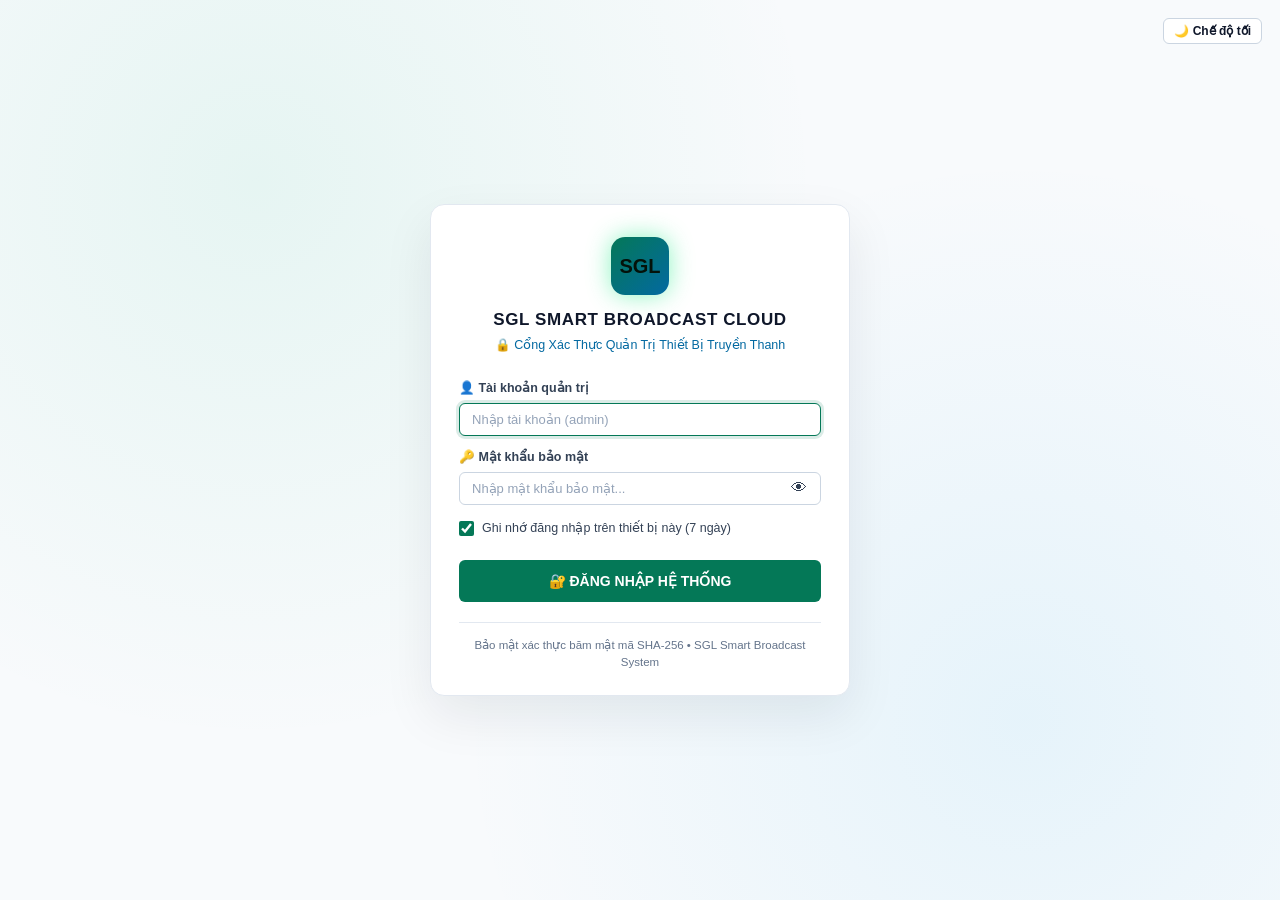
==== commit b3d0d9dd: "refactor(web): adopt modern web guidance for dark mode and theme toggle" ====
--- a/web/index.html
+++ b/web/index.html
@@ -3,16 +3,16 @@
 <head>
   <meta charset="UTF-8" />
   <meta name="viewport" content="width=device-width, initial-scale=1.0" />
+  <meta name="color-scheme" content="light dark" />
+  <script>
+    try {
+      const savedScheme = localStorage.getItem("sgl_theme");
+      document.querySelector('meta[name="color-scheme"]').content =
+        savedScheme === "light" || savedScheme === "dark" ? savedScheme : "light dark";
+    } catch (e) {}
+  </script>
   <title>SGL Smart Broadcast Cloud — Quản Trị Thiết Bị Truyền Thanh</title>
   <link rel="stylesheet" href="styles.css" />
-  <script>
-    (function() {
-      try {
-        var savedTheme = localStorage.getItem("sgl_theme") || "dark";
-        document.documentElement.setAttribute("data-theme", savedTheme);
-      } catch (e) {}
-    })();
-  </script>
 </head>
 <body>
 
@@ -620,17 +620,28 @@
   </div>
 
   <!-- ===================================================================== -->
-  <!-- MODAL 4: SỬA MÃ IOT THIẾT BỊ                                          -->
+  <!-- MODAL 4: SỬA ANYDESK & MÃ IOT THIẾT BỊ                                -->
   <!-- ===================================================================== -->
   <div class="modal-backdrop" id="modalEditIot">
     <div class="modal-box" style="max-width:460px;">
-      <div class="modal-title">🏷️ Chỉnh Sửa Mã IoT Thiết Bị</div>
-      <div class="form-row">
-        <label>Thiết bị đang chọn:</label>
-        <div id="lblEditIotDevice" class="mono" style="color:var(--accent-green); font-weight:700; font-size:15px; padding:8px 12px; background:var(--bg-input); border-radius:6px;">--</div>
+      <div class="modal-title">🏷️ Chỉnh Sửa AnyDesk &amp; Mã IoT</div>
+      <div class="form-row">
+        <label>Thiết bị đang chọn (MAC):</label>
+        <div id="lblEditIotDevice" class="mono" style="color:var(--accent-green); font-weight:700; font-size:14px; padding:6px 12px; background:var(--bg-input); border-radius:6px;">--</div>
       </div>
       <input type="hidden" id="hidEditIotMac" />
-      <input type="hidden" id="hidEditIotAnydesk" />
+      <input type="hidden" id="hidEditIotOldAnydesk" />
+      <div class="form-row">
+        <label>Mã AnyDesk (9 - 10 chữ số):</label>
+        <input
+          type="text"
+          id="txtEditAnydeskValue"
+          class="input-control mono"
+          placeholder="Nhập AnyDesk ID mới (VD: 123456789)"
+          autocomplete="off"
+          onkeydown="if(event.key==='Enter') confirmSaveEditIot()"
+        />
+      </div>
       <div class="form-row">
         <label>Mã IoT (Quét bằng súng barcode hoặc gõ tay):</label>
         <input
@@ -643,12 +654,12 @@
         />
       </div>
       <div style="font-size:12px; color:var(--text-muted); margin-top:-6px; margin-bottom:12px;">
-        💡 Nhấn <b>Enter</b> hoặc bấm nút <b>Lưu Mã IoT</b> để cập nhật ngay lên Google Sheet &amp; In tem.
+        💡 Nhấn <b>Enter</b> hoặc bấm nút <b>Lưu Thay Đổi</b> để cập nhật ngay AnyDesk và Mã IoT.
       </div>
       <div style="display:flex; justify-content:flex-end; gap:10px; margin-top:16px;">
         <button class="btn btn-outline" onclick="closeModal('modalEditIot')">Hủy</button>
         <button class="btn btn-primary" id="btnSaveEditIot" onclick="confirmSaveEditIot()">
-          ✔ Lưu Mã IoT
+          ✔ Lưu Thay Đổi
         </button>
       </div>
     </div>
--- a/web/styles.css
+++ b/web/styles.css
@@ -1,50 +1,762 @@
 :root {
-  --bg-base: #060b09;
-  --bg-surface: #0b1410;
-  --bg-card: #0f1c16;
-  --bg-card-hover: #14261e;
-  --bg-input: #070e0b;
-  --border-subtle: #1a3326;
-  --border-glow: #00e676;
-  --text-primary: #e8f5e9;
-  --text-secondary: #8ab89d;
-  --text-muted: #527a63;
-  --accent-green: #00e676;
-  --accent-green-dim: rgba(0, 230, 118, 0.14);
-  --accent-cyan: #00e5ff;
-  --accent-cyan-dim: rgba(0, 229, 255, 0.14);
-  --accent-amber: #ffb300;
-  --accent-amber-dim: rgba(255, 179, 0, 0.15);
-  --accent-red: #ff1744;
-  --accent-red-dim: rgba(255, 23, 68, 0.15);
-  --accent-purple: #b388ff;
+  color-scheme: light dark;
+  accent-color: var(--accent-green);
+  scrollbar-color: var(--scrollbar-thumb) var(--scrollbar-track);
+
+  /* Raw light & dark color tokens */
+  --bg-base-light: #f8fafc;
+  --bg-base-dark: #060b09;
+  --bg-surface-light: #ffffff;
+  --bg-surface-dark: #0b1410;
+  --bg-card-light: #ffffff;
+  --bg-card-dark: #0f1c16;
+  --bg-card-hover-light: #f1f5f9;
+  --bg-card-hover-dark: #14261e;
+  --bg-input-light: #ffffff;
+  --bg-input-dark: #070e0b;
+  --border-subtle-light: #e2e8f0;
+  --border-subtle-dark: #1a3326;
+  --border-control-light: #cbd5e1;
+  --border-control-dark: #1a3326;
+  --border-glow-light: #047857;
+  --border-glow-dark: #00e676;
+  --text-primary-light: #0f172a;
+  --text-primary-dark: #e8f5e9;
+  --text-secondary-light: #334155;
+  --text-secondary-dark: #8ab89d;
+  --text-muted-light: #64748b;
+  --text-muted-dark: #527a63;
+  --placeholder-color-light: #94a3b8;
+  --placeholder-color-dark: #527a63;
+
+  --accent-green-light: #047857;
+  --accent-green-dark: #00e676;
+  --accent-green-dim-light: #d1fae5;
+  --accent-green-dim-dark: rgba(0, 230, 118, 0.14);
+  --accent-cyan-light: #0369a1;
+  --accent-cyan-dark: #00e5ff;
+  --accent-cyan-dim-light: #e0f2fe;
+  --accent-cyan-dim-dark: rgba(0, 229, 255, 0.14);
+  --accent-amber-light: #b45309;
+  --accent-amber-dark: #ffb300;
+  --accent-amber-dim-light: #fef3c7;
+  --accent-amber-dim-dark: rgba(255, 179, 0, 0.15);
+  --accent-red-light: #b91c1c;
+  --accent-red-dark: #ff1744;
+  --accent-red-dim-light: #fee2e2;
+  --accent-red-dim-dark: rgba(255, 23, 68, 0.15);
+  --accent-purple-light: #7e22ce;
+  --accent-purple-dark: #b388ff;
+
+  --scrollbar-track-light: #f1f5f9;
+  --scrollbar-track-dark: #0b1410;
+  --scrollbar-thumb-light: #64748b;
+  --scrollbar-thumb-dark: #527a63;
+
+  --topbar-bg-start-light: #ffffff;
+  --topbar-bg-start-dark: #0d1913;
+  --topbar-bg-end-light: #ffffff;
+  --topbar-bg-end-dark: #09120e;
+  --nav-tabs-bg-light: #f1f5f9;
+  --nav-tabs-bg-dark: #070e0b;
+  --nav-tab-color-light: #475569;
+  --nav-tab-color-dark: #8ab89d;
+  --nav-tab-hover-bg-light: rgba(0, 0, 0, 0.04);
+  --nav-tab-hover-bg-dark: rgba(255, 255, 255, 0.04);
+  --nav-tab-active-bg-light: #ffffff;
+  --nav-tab-active-bg-dark: rgba(0, 230, 118, 0.14);
+  --nav-tab-active-border-light: #cbd5e1;
+  --nav-tab-active-border-dark: rgba(0, 230, 118, 0.35);
+
+  --kpi-hover-border-light: #047857;
+  --kpi-hover-border-dark: rgba(0, 230, 118, 0.4);
+  --kpi-label-color-light: #64748b;
+  --kpi-label-color-dark: #8ab89d;
+  --kpi-sub-color-light: #94a3b8;
+  --kpi-sub-color-dark: #527a63;
+  --kpi-projects-icon-bg-light: #f3e8ff;
+  --kpi-projects-icon-bg-dark: rgba(179, 136, 255, 0.14);
+
+  --pill-bg-light: #f8fafc;
+  --pill-bg-dark: #0f1c16;
+  --pill-hover-color-light: #0369a1;
+  --pill-hover-color-dark: #e8f5e9;
+  --pill-hover-bg-light: #f0f9ff;
+  --pill-hover-bg-dark: #0f1c16;
+  --pill-active-bg-light: #0369a1;
+  --pill-active-bg-dark: rgba(0, 229, 255, 0.14);
+  --pill-active-color-light: #ffffff;
+  --pill-active-color-dark: #00e5ff;
+  --pill-count-bg-light: #e2e8f0;
+  --pill-count-bg-dark: rgba(255, 255, 255, 0.08);
+  --pill-count-color-light: #334155;
+  --pill-count-color-dark: #8ab89d;
+  --pill-active-count-bg-light: rgba(255, 255, 255, 0.25);
+  --pill-active-count-bg-dark: rgba(255, 255, 255, 0.08);
+  --pill-active-count-color-light: #ffffff;
+  --pill-active-count-color-dark: #00e5ff;
+
+  --table-head-bg-light: #f8fafc;
+  --table-head-bg-dark: #0a140f;
+  --table-head-border-color-light: #cbd5e1;
+  --table-head-border-color-dark: #1a3326;
+  --table-row-border-light: #f1f5f9;
+  --table-row-border-dark: rgba(26, 51, 38, 0.55);
+  --table-row-hover-bg-light: #f8fafc;
+  --table-row-hover-bg-dark: #14261e;
+  --table-row-selected-bg-light: #ecfdf5;
+  --table-row-selected-bg-dark: rgba(0, 230, 118, 0.08);
+  --table-row-new-bg-light: #ecfdf5;
+  --table-row-new-bg-dark: rgba(0, 255, 65, 0.12);
+  --table-row-new-glow-start-light: rgba(4, 120, 87, 0.2);
+  --table-row-new-glow-start-dark: rgba(0, 255, 65, 0.28);
+
+  --copy-chip-bg-light: #f1f5f9;
+  --copy-chip-bg-dark: rgba(255, 255, 255, 0.04);
+  --copy-chip-border-light: #e2e8f0;
+  --copy-chip-border-dark: transparent;
+  --copy-chip-color-light: #0f172a;
+  --copy-chip-color-dark: #e8f5e9;
+  --copy-chip-hover-bg-light: #e0f2fe;
+  --copy-chip-hover-bg-dark: rgba(255, 255, 255, 0.04);
+
+  --badge-online-bg-light: #dcfce7;
+  --badge-online-bg-dark: rgba(0, 230, 118, 0.14);
+  --badge-online-border-light: #86efac;
+  --badge-online-border-dark: rgba(0, 230, 118, 0.3);
+  --badge-slow-border-light: #fde68a;
+  --badge-slow-border-dark: rgba(255, 179, 0, 0.3);
+  --badge-offline-border-light: #fca5a5;
+  --badge-offline-border-dark: rgba(255, 23, 68, 0.3);
+  --badge-soft-bg-light: #e0f2fe;
+  --badge-soft-bg-dark: rgba(0, 229, 255, 0.1);
+  --badge-soft-border-light: #bae6fd;
+  --badge-soft-border-dark: rgba(0, 229, 255, 0.25);
+  --badge-proj-bg-light: #f3e8ff;
+  --badge-proj-bg-dark: rgba(179, 136, 255, 0.12);
+  --badge-proj-color-light: #6b21a8;
+  --badge-proj-color-dark: #d1c4e9;
+  --badge-proj-border-light: #d8b4fe;
+  --badge-proj-border-dark: rgba(179, 136, 255, 0.25);
+
+  --btn-primary-color-light: #ffffff;
+  --btn-primary-color-dark: #04120a;
+  --btn-primary-hover-bg-light: #065f46;
+  --btn-primary-hover-bg-dark: #26ff8c;
+  --btn-success-bg-light: #ecfdf5;
+  --btn-success-bg-dark: #0d4a25;
+  --btn-success-color-light: #047857;
+  --btn-success-color-dark: #00ff66;
+  --btn-success-border-light: #10b981;
+  --btn-success-border-dark: #00ff66;
+  --btn-success-hover-bg-light: #047857;
+  --btn-success-hover-bg-dark: #146935;
+  --btn-success-hover-border-light: #047857;
+  --btn-success-hover-border-dark: #00ff66;
+  --btn-cyan-border-light: #7dd3fc;
+  --btn-cyan-border-dark: rgba(0, 229, 255, 0.35);
+  --btn-cyan-hover-bg-light: #0369a1;
+  --btn-cyan-hover-bg-dark: rgba(0, 229, 255, 0.24);
+  --btn-cyan-hover-color-light: #ffffff;
+  --btn-cyan-hover-color-dark: #00e5ff;
+  --btn-cyan-hover-border-light: #0369a1;
+  --btn-cyan-hover-border-dark: rgba(0, 229, 255, 0.35);
+  --btn-amber-border-light: #fcd34d;
+  --btn-amber-border-dark: rgba(255, 179, 0, 0.35);
+  --btn-amber-hover-bg-light: #b45309;
+  --btn-amber-hover-bg-dark: rgba(255, 179, 0, 0.25);
+  --btn-amber-hover-color-light: #ffffff;
+  --btn-amber-hover-color-dark: #ffb300;
+  --btn-amber-hover-border-light: #b45309;
+  --btn-amber-hover-border-dark: rgba(255, 179, 0, 0.35);
+  --btn-danger-border-light: #fca5a5;
+  --btn-danger-border-dark: rgba(255, 23, 68, 0.35);
+  --btn-danger-hover-bg-light: #b91c1c;
+  --btn-danger-hover-bg-dark: rgba(255, 23, 68, 0.25);
+  --btn-danger-hover-color-light: #ffffff;
+  --btn-danger-hover-color-dark: #ff1744;
+  --btn-danger-hover-border-light: #b91c1c;
+  --btn-danger-hover-border-dark: rgba(255, 23, 68, 0.35);
+  --btn-outline-hover-border-light: #94a3b8;
+  --btn-outline-hover-border-dark: #8ab89d;
+
+  --modal-backdrop-bg-light: rgba(15, 23, 42, 0.5);
+  --modal-backdrop-bg-dark: rgba(0, 0, 0, 0.72);
+  --modal-box-border-light: #cbd5e1;
+  --modal-box-border-dark: #00e676;
+  --toast-bg-light: #ffffff;
+  --toast-bg-dark: #102419;
+  --code-editor-bg-light: #f8fafc;
+  --code-editor-bg-dark: #070e0b;
+
+  --login-glow-1-light: rgba(16, 185, 129, 0.08);
+  --login-glow-1-dark: rgba(0, 230, 118, 0.12);
+  --login-glow-2-light: rgba(14, 165, 233, 0.08);
+  --login-glow-2-dark: rgba(0, 212, 255, 0.12);
+  --login-card-bg-light: #ffffff;
+  --login-card-bg-dark: rgba(16, 23, 38, 0.96);
+  --login-card-border-light: #e2e8f0;
+  --login-card-border-dark: #00e676;
+  --login-error-bg-light: #fee2e2;
+  --login-error-bg-dark: rgba(255, 82, 82, 0.14);
+  --login-error-border-light: #fca5a5;
+  --login-error-border-dark: rgba(255, 82, 82, 0.4);
+  --login-error-color-light: #b91c1c;
+  --login-error-color-dark: #ff8a80;
+
+  /* Active theme tokens (fallback base: Light) */
+  --bg-base: var(--bg-base-light);
+  --bg-surface: var(--bg-surface-light);
+  --bg-card: var(--bg-card-light);
+  --bg-card-hover: var(--bg-card-hover-light);
+  --bg-input: var(--bg-input-light);
+  --border-subtle: var(--border-subtle-light);
+  --border-control: var(--border-control-light);
+  --border-glow: var(--border-glow-light);
+  --text-primary: var(--text-primary-light);
+  --text-secondary: var(--text-secondary-light);
+  --text-muted: var(--text-muted-light);
+  --placeholder-color: var(--placeholder-color-light);
+  --accent-green: var(--accent-green-light);
+  --accent-green-dim: var(--accent-green-dim-light);
+  --accent-cyan: var(--accent-cyan-light);
+  --accent-cyan-dim: var(--accent-cyan-dim-light);
+  --accent-amber: var(--accent-amber-light);
+  --accent-amber-dim: var(--accent-amber-dim-light);
+  --accent-red: var(--accent-red-light);
+  --accent-red-dim: var(--accent-red-dim-light);
+  --accent-purple: var(--accent-purple-light);
+
+  --scrollbar-track: var(--scrollbar-track-light);
+  --scrollbar-thumb: var(--scrollbar-thumb-light);
+
+  --topbar-bg-start: var(--topbar-bg-start-light);
+  --topbar-bg-end: var(--topbar-bg-end-light);
+  --nav-tabs-bg: var(--nav-tabs-bg-light);
+  --nav-tab-color: var(--nav-tab-color-light);
+  --nav-tab-hover-bg: var(--nav-tab-hover-bg-light);
+  --nav-tab-active-bg: var(--nav-tab-active-bg-light);
+  --nav-tab-active-border: var(--nav-tab-active-border-light);
+
+  --kpi-hover-border: var(--kpi-hover-border-light);
+  --kpi-label-color: var(--kpi-label-color-light);
+  --kpi-sub-color: var(--kpi-sub-color-light);
+  --kpi-projects-icon-bg: var(--kpi-projects-icon-bg-light);
+
+  --pill-bg: var(--pill-bg-light);
+  --pill-hover-color: var(--pill-hover-color-light);
+  --pill-hover-bg: var(--pill-hover-bg-light);
+  --pill-active-bg: var(--pill-active-bg-light);
+  --pill-active-color: var(--pill-active-color-light);
+  --pill-count-bg: var(--pill-count-bg-light);
+  --pill-count-color: var(--pill-count-color-light);
+  --pill-active-count-bg: var(--pill-active-count-bg-light);
+  --pill-active-count-color: var(--pill-active-count-color-light);
+
+  --table-head-bg: var(--table-head-bg-light);
+  --table-head-border-color: var(--table-head-border-color-light);
+  --table-row-border: var(--table-row-border-light);
+  --table-row-hover-bg: var(--table-row-hover-bg-light);
+  --table-row-selected-bg: var(--table-row-selected-bg-light);
+  --table-row-new-bg: var(--table-row-new-bg-light);
+  --table-row-new-glow-start: var(--table-row-new-glow-start-light);
+
+  --copy-chip-bg: var(--copy-chip-bg-light);
+  --copy-chip-border: var(--copy-chip-border-light);
+  --copy-chip-color: var(--copy-chip-color-light);
+  --copy-chip-hover-bg: var(--copy-chip-hover-bg-light);
+
+  --badge-online-bg: var(--badge-online-bg-light);
+  --badge-online-border: var(--badge-online-border-light);
+  --badge-slow-border: var(--badge-slow-border-light);
+  --badge-offline-border: var(--badge-offline-border-light);
+  --badge-soft-bg: var(--badge-soft-bg-light);
+  --badge-soft-border: var(--badge-soft-border-light);
+  --badge-proj-bg: var(--badge-proj-bg-light);
+  --badge-proj-color: var(--badge-proj-color-light);
+  --badge-proj-border: var(--badge-proj-border-light);
+
+  --btn-primary-color: var(--btn-primary-color-light);
+  --btn-primary-hover-bg: var(--btn-primary-hover-bg-light);
+  --btn-success-bg: var(--btn-success-bg-light);
+  --btn-success-color: var(--btn-success-color-light);
+  --btn-success-border: var(--btn-success-border-light);
+  --btn-success-hover-bg: var(--btn-success-hover-bg-light);
+  --btn-success-hover-border: var(--btn-success-hover-border-light);
+  --btn-cyan-border: var(--btn-cyan-border-light);
+  --btn-cyan-hover-bg: var(--btn-cyan-hover-bg-light);
+  --btn-cyan-hover-color: var(--btn-cyan-hover-color-light);
+  --btn-cyan-hover-border: var(--btn-cyan-hover-border-light);
+  --btn-amber-border: var(--btn-amber-border-light);
+  --btn-amber-hover-bg: var(--btn-amber-hover-bg-light);
+  --btn-amber-hover-color: var(--btn-amber-hover-color-light);
+  --btn-amber-hover-border: var(--btn-amber-hover-border-light);
+  --btn-danger-border: var(--btn-danger-border-light);
+  --btn-danger-hover-bg: var(--btn-danger-hover-bg-light);
+  --btn-danger-hover-color: var(--btn-danger-hover-color-light);
+  --btn-danger-hover-border: var(--btn-danger-hover-border-light);
+  --btn-outline-hover-border: var(--btn-outline-hover-border-light);
+
+  --modal-backdrop-bg: var(--modal-backdrop-bg-light);
+  --modal-box-border: var(--modal-box-border-light);
+  --toast-bg: var(--toast-bg-light);
+  --code-editor-bg: var(--code-editor-bg-light);
+
+  --login-glow-1: var(--login-glow-1-light);
+  --login-glow-2: var(--login-glow-2-light);
+  --login-card-bg: var(--login-card-bg-light);
+  --login-card-border: var(--login-card-border-light);
+  --login-error-bg: var(--login-error-bg-light);
+  --login-error-border: var(--login-error-border-light);
+  --login-error-color: var(--login-error-color-light);
+
+  /* Non-color tokens (Light default) */
   --radius-sm: 6px;
   --radius-md: 10px;
   --radius-lg: 14px;
+  --shadow-card: 0 2px 8px rgba(15, 23, 42, 0.04);
+  --topbar-shadow: 0 1px 4px rgba(15, 23, 42, 0.06);
+  --nav-tab-active-shadow: 0 1px 3px rgba(0, 0, 0, 0.08);
+  --kpi-hover-shadow: 0 4px 14px rgba(15, 23, 42, 0.08);
+  --focus-ring: 0 0 0 3px rgba(4, 120, 87, 0.14);
+  --table-head-border-width: 2px;
+  --btn-primary-hover-shadow: 0 2px 8px rgba(4, 120, 87, 0.25);
+  --btn-success-hover-shadow: 0 2px 8px rgba(4, 120, 87, 0.25);
+  --modal-box-shadow: 0 20px 48px rgba(15, 23, 42, 0.15);
+  --toast-shadow: 0 10px 25px rgba(0, 0, 0, 0.08);
+  --login-card-shadow: 0 20px 50px rgba(15, 23, 42, 0.08);
+}
+
+/* Fallback for browsers without light-dark() + non-color tokens when OS prefers dark */
+@media (prefers-color-scheme: dark) {
+  :root {
+    --bg-base: var(--bg-base-dark);
+    --bg-surface: var(--bg-surface-dark);
+    --bg-card: var(--bg-card-dark);
+    --bg-card-hover: var(--bg-card-hover-dark);
+    --bg-input: var(--bg-input-dark);
+    --border-subtle: var(--border-subtle-dark);
+    --border-control: var(--border-control-dark);
+    --border-glow: var(--border-glow-dark);
+    --text-primary: var(--text-primary-dark);
+    --text-secondary: var(--text-secondary-dark);
+    --text-muted: var(--text-muted-dark);
+    --placeholder-color: var(--placeholder-color-dark);
+    --accent-green: var(--accent-green-dark);
+    --accent-green-dim: var(--accent-green-dim-dark);
+    --accent-cyan: var(--accent-cyan-dark);
+    --accent-cyan-dim: var(--accent-cyan-dim-dark);
+    --accent-amber: var(--accent-amber-dark);
+    --accent-amber-dim: var(--accent-amber-dim-dark);
+    --accent-red: var(--accent-red-dark);
+    --accent-red-dim: var(--accent-red-dim-dark);
+    --accent-purple: var(--accent-purple-dark);
+    --scrollbar-track: var(--scrollbar-track-dark);
+    --scrollbar-thumb: var(--scrollbar-thumb-dark);
+    --topbar-bg-start: var(--topbar-bg-start-dark);
+    --topbar-bg-end: var(--topbar-bg-end-dark);
+    --nav-tabs-bg: var(--nav-tabs-bg-dark);
+    --nav-tab-color: var(--nav-tab-color-dark);
+    --nav-tab-hover-bg: var(--nav-tab-hover-bg-dark);
+    --nav-tab-active-bg: var(--nav-tab-active-bg-dark);
+    --nav-tab-active-border: var(--nav-tab-active-border-dark);
+    --kpi-hover-border: var(--kpi-hover-border-dark);
+    --kpi-label-color: var(--kpi-label-color-dark);
+    --kpi-sub-color: var(--kpi-sub-color-dark);
+    --kpi-projects-icon-bg: var(--kpi-projects-icon-bg-dark);
+    --pill-bg: var(--pill-bg-dark);
+    --pill-hover-color: var(--pill-hover-color-dark);
+    --pill-hover-bg: var(--pill-hover-bg-dark);
+    --pill-active-bg: var(--pill-active-bg-dark);
+    --pill-active-color: var(--pill-active-color-dark);
+    --pill-count-bg: var(--pill-count-bg-dark);
+    --pill-count-color: var(--pill-count-color-dark);
+    --pill-active-count-bg: var(--pill-active-count-bg-dark);
+    --pill-active-count-color: var(--pill-active-count-color-dark);
+    --table-head-bg: var(--table-head-bg-dark);
+    --table-head-border-color: var(--table-head-border-color-dark);
+    --table-row-border: var(--table-row-border-dark);
+    --table-row-hover-bg: var(--table-row-hover-bg-dark);
+    --table-row-selected-bg: var(--table-row-selected-bg-dark);
+    --table-row-new-bg: var(--table-row-new-bg-dark);
+    --table-row-new-glow-start: var(--table-row-new-glow-start-dark);
+    --copy-chip-bg: var(--copy-chip-bg-dark);
+    --copy-chip-border: var(--copy-chip-border-dark);
+    --copy-chip-color: var(--copy-chip-color-dark);
+    --copy-chip-hover-bg: var(--copy-chip-hover-bg-dark);
+    --badge-online-bg: var(--badge-online-bg-dark);
+    --badge-online-border: var(--badge-online-border-dark);
+    --badge-slow-border: var(--badge-slow-border-dark);
+    --badge-offline-border: var(--badge-offline-border-dark);
+    --badge-soft-bg: var(--badge-soft-bg-dark);
+    --badge-soft-border: var(--badge-soft-border-dark);
+    --badge-proj-bg: var(--badge-proj-bg-dark);
+    --badge-proj-color: var(--badge-proj-color-dark);
+    --badge-proj-border: var(--badge-proj-border-dark);
+    --btn-primary-color: var(--btn-primary-color-dark);
+    --btn-primary-hover-bg: var(--btn-primary-hover-bg-dark);
+    --btn-success-bg: var(--btn-success-bg-dark);
+    --btn-success-color: var(--btn-success-color-dark);
+    --btn-success-border: var(--btn-success-border-dark);
+    --btn-success-hover-bg: var(--btn-success-hover-bg-dark);
+    --btn-success-hover-border: var(--btn-success-hover-border-dark);
+    --btn-cyan-border: var(--btn-cyan-border-dark);
+    --btn-cyan-hover-bg: var(--btn-cyan-hover-bg-dark);
+    --btn-cyan-hover-color: var(--btn-cyan-hover-color-dark);
+    --btn-cyan-hover-border: var(--btn-cyan-hover-border-dark);
+    --btn-amber-border: var(--btn-amber-border-dark);
+    --btn-amber-hover-bg: var(--btn-amber-hover-bg-dark);
+    --btn-amber-hover-color: var(--btn-amber-hover-color-dark);
+    --btn-amber-hover-border: var(--btn-amber-hover-border-dark);
+    --btn-danger-border: var(--btn-danger-border-dark);
+    --btn-danger-hover-bg: var(--btn-danger-hover-bg-dark);
+    --btn-danger-hover-color: var(--btn-danger-hover-color-dark);
+    --btn-danger-hover-border: var(--btn-danger-hover-border-dark);
+    --btn-outline-hover-border: var(--btn-outline-hover-border-dark);
+    --modal-backdrop-bg: var(--modal-backdrop-bg-dark);
+    --modal-box-border: var(--modal-box-border-dark);
+    --toast-bg: var(--toast-bg-dark);
+    --code-editor-bg: var(--code-editor-bg-dark);
+    --login-glow-1: var(--login-glow-1-dark);
+    --login-glow-2: var(--login-glow-2-dark);
+    --login-card-bg: var(--login-card-bg-dark);
+    --login-card-border: var(--login-card-border-dark);
+    --login-error-bg: var(--login-error-bg-dark);
+    --login-error-border: var(--login-error-border-dark);
+    --login-error-color: var(--login-error-color-dark);
+
+    --shadow-card: 0 8px 24px rgba(0, 0, 0, 0.45);
+    --topbar-shadow: none;
+    --nav-tab-active-shadow: 0 0 12px rgba(0, 230, 118, 0.12);
+    --kpi-hover-shadow: var(--shadow-card);
+    --focus-ring: none;
+    --table-head-border-width: 1px;
+    --btn-primary-hover-shadow: 0 0 14px rgba(0, 230, 118, 0.4);
+    --btn-success-hover-shadow: 0 0 12px rgba(0, 255, 102, 0.4);
+    --modal-box-shadow: 0 16px 48px rgba(0, 0, 0, 0.75);
+    --toast-shadow: var(--shadow-card);
+    --login-card-shadow: 0 24px 64px rgba(0, 0, 0, 0.85), 0 0 32px rgba(0, 230, 118, 0.08);
+  }
+}
+
+/* Reflect explicit <meta name="color-scheme"> override back onto :root */
+:root:has(> head > meta[name="color-scheme"][content="dark"]) {
+  color-scheme: dark;
+  --bg-base: var(--bg-base-dark);
+  --bg-surface: var(--bg-surface-dark);
+  --bg-card: var(--bg-card-dark);
+  --bg-card-hover: var(--bg-card-hover-dark);
+  --bg-input: var(--bg-input-dark);
+  --border-subtle: var(--border-subtle-dark);
+  --border-control: var(--border-control-dark);
+  --border-glow: var(--border-glow-dark);
+  --text-primary: var(--text-primary-dark);
+  --text-secondary: var(--text-secondary-dark);
+  --text-muted: var(--text-muted-dark);
+  --placeholder-color: var(--placeholder-color-dark);
+  --accent-green: var(--accent-green-dark);
+  --accent-green-dim: var(--accent-green-dim-dark);
+  --accent-cyan: var(--accent-cyan-dark);
+  --accent-cyan-dim: var(--accent-cyan-dim-dark);
+  --accent-amber: var(--accent-amber-dark);
+  --accent-amber-dim: var(--accent-amber-dim-dark);
+  --accent-red: var(--accent-red-dark);
+  --accent-red-dim: var(--accent-red-dim-dark);
+  --accent-purple: var(--accent-purple-dark);
+  --scrollbar-track: var(--scrollbar-track-dark);
+  --scrollbar-thumb: var(--scrollbar-thumb-dark);
+  --topbar-bg-start: var(--topbar-bg-start-dark);
+  --topbar-bg-end: var(--topbar-bg-end-dark);
+  --nav-tabs-bg: var(--nav-tabs-bg-dark);
+  --nav-tab-color: var(--nav-tab-color-dark);
+  --nav-tab-hover-bg: var(--nav-tab-hover-bg-dark);
+  --nav-tab-active-bg: var(--nav-tab-active-bg-dark);
+  --nav-tab-active-border: var(--nav-tab-active-border-dark);
+  --kpi-hover-border: var(--kpi-hover-border-dark);
+  --kpi-label-color: var(--kpi-label-color-dark);
+  --kpi-sub-color: var(--kpi-sub-color-dark);
+  --kpi-projects-icon-bg: var(--kpi-projects-icon-bg-dark);
+  --pill-bg: var(--pill-bg-dark);
+  --pill-hover-color: var(--pill-hover-color-dark);
+  --pill-hover-bg: var(--pill-hover-bg-dark);
+  --pill-active-bg: var(--pill-active-bg-dark);
+  --pill-active-color: var(--pill-active-color-dark);
+  --pill-count-bg: var(--pill-count-bg-dark);
+  --pill-count-color: var(--pill-count-color-dark);
+  --pill-active-count-bg: var(--pill-active-count-bg-dark);
+  --pill-active-count-color: var(--pill-active-count-color-dark);
+  --table-head-bg: var(--table-head-bg-dark);
+  --table-head-border-color: var(--table-head-border-color-dark);
+  --table-row-border: var(--table-row-border-dark);
+  --table-row-hover-bg: var(--table-row-hover-bg-dark);
+  --table-row-selected-bg: var(--table-row-selected-bg-dark);
+  --table-row-new-bg: var(--table-row-new-bg-dark);
+  --table-row-new-glow-start: var(--table-row-new-glow-start-dark);
+  --copy-chip-bg: var(--copy-chip-bg-dark);
+  --copy-chip-border: var(--copy-chip-border-dark);
+  --copy-chip-color: var(--copy-chip-color-dark);
+  --copy-chip-hover-bg: var(--copy-chip-hover-bg-dark);
+  --badge-online-bg: var(--badge-online-bg-dark);
+  --badge-online-border: var(--badge-online-border-dark);
+  --badge-slow-border: var(--badge-slow-border-dark);
+  --badge-offline-border: var(--badge-offline-border-dark);
+  --badge-soft-bg: var(--badge-soft-bg-dark);
+  --badge-soft-border: var(--badge-soft-border-dark);
+  --badge-proj-bg: var(--badge-proj-bg-dark);
+  --badge-proj-color: var(--badge-proj-color-dark);
+  --badge-proj-border: var(--badge-proj-border-dark);
+  --btn-primary-color: var(--btn-primary-color-dark);
+  --btn-primary-hover-bg: var(--btn-primary-hover-bg-dark);
+  --btn-success-bg: var(--btn-success-bg-dark);
+  --btn-success-color: var(--btn-success-color-dark);
+  --btn-success-border: var(--btn-success-border-dark);
+  --btn-success-hover-bg: var(--btn-success-hover-bg-dark);
+  --btn-success-hover-border: var(--btn-success-hover-border-dark);
+  --btn-cyan-border: var(--btn-cyan-border-dark);
+  --btn-cyan-hover-bg: var(--btn-cyan-hover-bg-dark);
+  --btn-cyan-hover-color: var(--btn-cyan-hover-color-dark);
+  --btn-cyan-hover-border: var(--btn-cyan-hover-border-dark);
+  --btn-amber-border: var(--btn-amber-border-dark);
+  --btn-amber-hover-bg: var(--btn-amber-hover-bg-dark);
+  --btn-amber-hover-color: var(--btn-amber-hover-color-dark);
+  --btn-amber-hover-border: var(--btn-amber-hover-border-dark);
+  --btn-danger-border: var(--btn-danger-border-dark);
+  --btn-danger-hover-bg: var(--btn-danger-hover-bg-dark);
+  --btn-danger-hover-color: var(--btn-danger-hover-color-dark);
+  --btn-danger-hover-border: var(--btn-danger-hover-border-dark);
+  --btn-outline-hover-border: var(--btn-outline-hover-border-dark);
+  --modal-backdrop-bg: var(--modal-backdrop-bg-dark);
+  --modal-box-border: var(--modal-box-border-dark);
+  --toast-bg: var(--toast-bg-dark);
+  --code-editor-bg: var(--code-editor-bg-dark);
+  --login-glow-1: var(--login-glow-1-dark);
+  --login-glow-2: var(--login-glow-2-dark);
+  --login-card-bg: var(--login-card-bg-dark);
+  --login-card-border: var(--login-card-border-dark);
+  --login-error-bg: var(--login-error-bg-dark);
+  --login-error-border: var(--login-error-border-dark);
+  --login-error-color: var(--login-error-color-dark);
+
   --shadow-card: 0 8px 24px rgba(0, 0, 0, 0.45);
-}
-
-[data-theme="light"] {
-  --bg-base: #f8fafc;
-  --bg-surface: #ffffff;
-  --bg-card: #ffffff;
-  --bg-card-hover: #f1f5f9;
-  --bg-input: #ffffff;
-  --border-subtle: #e2e8f0;
-  --border-glow: #047857;
-  --text-primary: #0f172a;
-  --text-secondary: #334155;
-  --text-muted: #64748b;
-  --accent-green: #047857;
-  --accent-green-dim: #d1fae5;
-  --accent-cyan: #0369a1;
-  --accent-cyan-dim: #e0f2fe;
-  --accent-amber: #b45309;
-  --accent-amber-dim: #fef3c7;
-  --accent-red: #b91c1c;
-  --accent-red-dim: #fee2e2;
-  --accent-purple: #7e22ce;
-  --shadow-card: 0 4px 16px rgba(15, 23, 42, 0.06);
+  --topbar-shadow: none;
+  --nav-tab-active-shadow: 0 0 12px rgba(0, 230, 118, 0.12);
+  --kpi-hover-shadow: var(--shadow-card);
+  --focus-ring: none;
+  --table-head-border-width: 1px;
+  --btn-primary-hover-shadow: 0 0 14px rgba(0, 230, 118, 0.4);
+  --btn-success-hover-shadow: 0 0 12px rgba(0, 255, 102, 0.4);
+  --modal-box-shadow: 0 16px 48px rgba(0, 0, 0, 0.75);
+  --toast-shadow: var(--shadow-card);
+  --login-card-shadow: 0 24px 64px rgba(0, 0, 0, 0.85), 0 0 32px rgba(0, 230, 118, 0.08);
+}
+
+:root:has(> head > meta[name="color-scheme"][content="light"]) {
+  color-scheme: light;
+  --bg-base: var(--bg-base-light);
+  --bg-surface: var(--bg-surface-light);
+  --bg-card: var(--bg-card-light);
+  --bg-card-hover: var(--bg-card-hover-light);
+  --bg-input: var(--bg-input-light);
+  --border-subtle: var(--border-subtle-light);
+  --border-control: var(--border-control-light);
+  --border-glow: var(--border-glow-light);
+  --text-primary: var(--text-primary-light);
+  --text-secondary: var(--text-secondary-light);
+  --text-muted: var(--text-muted-light);
+  --placeholder-color: var(--placeholder-color-light);
+  --accent-green: var(--accent-green-light);
+  --accent-green-dim: var(--accent-green-dim-light);
+  --accent-cyan: var(--accent-cyan-light);
+  --accent-cyan-dim: var(--accent-cyan-dim-light);
+  --accent-amber: var(--accent-amber-light);
+  --accent-amber-dim: var(--accent-amber-dim-light);
+  --accent-red: var(--accent-red-light);
+  --accent-red-dim: var(--accent-red-dim-light);
+  --accent-purple: var(--accent-purple-light);
+  --scrollbar-track: var(--scrollbar-track-light);
+  --scrollbar-thumb: var(--scrollbar-thumb-light);
+  --topbar-bg-start: var(--topbar-bg-start-light);
+  --topbar-bg-end: var(--topbar-bg-end-light);
+  --nav-tabs-bg: var(--nav-tabs-bg-light);
+  --nav-tab-color: var(--nav-tab-color-light);
+  --nav-tab-hover-bg: var(--nav-tab-hover-bg-light);
+  --nav-tab-active-bg: var(--nav-tab-active-bg-light);
+  --nav-tab-active-border: var(--nav-tab-active-border-light);
+  --kpi-hover-border: var(--kpi-hover-border-light);
+  --kpi-label-color: var(--kpi-label-color-light);
+  --kpi-sub-color: var(--kpi-sub-color-light);
+  --kpi-projects-icon-bg: var(--kpi-projects-icon-bg-light);
+  --pill-bg: var(--pill-bg-light);
+  --pill-hover-color: var(--pill-hover-color-light);
+  --pill-hover-bg: var(--pill-hover-bg-light);
+  --pill-active-bg: var(--pill-active-bg-light);
+  --pill-active-color: var(--pill-active-color-light);
+  --pill-count-bg: var(--pill-count-bg-light);
+  --pill-count-color: var(--pill-count-color-light);
+  --pill-active-count-bg: var(--pill-active-count-bg-light);
+  --pill-active-count-color: var(--pill-active-count-color-light);
+  --table-head-bg: var(--table-head-bg-light);
+  --table-head-border-color: var(--table-head-border-color-light);
+  --table-row-border: var(--table-row-border-light);
+  --table-row-hover-bg: var(--table-row-hover-bg-light);
+  --table-row-selected-bg: var(--table-row-selected-bg-light);
+  --table-row-new-bg: var(--table-row-new-bg-light);
+  --table-row-new-glow-start: var(--table-row-new-glow-start-light);
+  --copy-chip-bg: var(--copy-chip-bg-light);
+  --copy-chip-border: var(--copy-chip-border-light);
+  --copy-chip-color: var(--copy-chip-color-light);
+  --copy-chip-hover-bg: var(--copy-chip-hover-bg-light);
+  --badge-online-bg: var(--badge-online-bg-light);
+  --badge-online-border: var(--badge-online-border-light);
+  --badge-slow-border: var(--badge-slow-border-light);
+  --badge-offline-border: var(--badge-offline-border-light);
+  --badge-soft-bg: var(--badge-soft-bg-light);
+  --badge-soft-border: var(--badge-soft-border-light);
+  --badge-proj-bg: var(--badge-proj-bg-light);
+  --badge-proj-color: var(--badge-proj-color-light);
+  --badge-proj-border: var(--badge-proj-border-light);
+  --btn-primary-color: var(--btn-primary-color-light);
+  --btn-primary-hover-bg: var(--btn-primary-hover-bg-light);
+  --btn-success-bg: var(--btn-success-bg-light);
+  --btn-success-color: var(--btn-success-color-light);
+  --btn-success-border: var(--btn-success-border-light);
+  --btn-success-hover-bg: var(--btn-success-hover-bg-light);
+  --btn-success-hover-border: var(--btn-success-hover-border-light);
+  --btn-cyan-border: var(--btn-cyan-border-light);
+  --btn-cyan-hover-bg: var(--btn-cyan-hover-bg-light);
+  --btn-cyan-hover-color: var(--btn-cyan-hover-color-light);
+  --btn-cyan-hover-border: var(--btn-cyan-hover-border-light);
+  --btn-amber-border: var(--btn-amber-border-light);
+  --btn-amber-hover-bg: var(--btn-amber-hover-bg-light);
+  --btn-amber-hover-color: var(--btn-amber-hover-color-light);
+  --btn-amber-hover-border: var(--btn-amber-hover-border-light);
+  --btn-danger-border: var(--btn-danger-border-light);
+  --btn-danger-hover-bg: var(--btn-danger-hover-bg-light);
+  --btn-danger-hover-color: var(--btn-danger-hover-color-light);
+  --btn-danger-hover-border: var(--btn-danger-hover-border-light);
+  --btn-outline-hover-border: var(--btn-outline-hover-border-light);
+  --modal-backdrop-bg: var(--modal-backdrop-bg-light);
+  --modal-box-border: var(--modal-box-border-light);
+  --toast-bg: var(--toast-bg-light);
+  --code-editor-bg: var(--code-editor-bg-light);
+  --login-glow-1: var(--login-glow-1-light);
+  --login-glow-2: var(--login-glow-2-light);
+  --login-card-bg: var(--login-card-bg-light);
+  --login-card-border: var(--login-card-border-light);
+  --login-error-bg: var(--login-error-bg-light);
+  --login-error-border: var(--login-error-border-light);
+  --login-error-color: var(--login-error-color-light);
+
+  --shadow-card: 0 2px 8px rgba(15, 23, 42, 0.04);
+  --topbar-shadow: 0 1px 4px rgba(15, 23, 42, 0.06);
+  --nav-tab-active-shadow: 0 1px 3px rgba(0, 0, 0, 0.08);
+  --kpi-hover-shadow: 0 4px 14px rgba(15, 23, 42, 0.08);
+  --focus-ring: 0 0 0 3px rgba(4, 120, 87, 0.14);
+  --table-head-border-width: 2px;
+  --btn-primary-hover-shadow: 0 2px 8px rgba(4, 120, 87, 0.25);
+  --btn-success-hover-shadow: 0 2px 8px rgba(4, 120, 87, 0.25);
+  --modal-box-shadow: 0 20px 48px rgba(15, 23, 42, 0.15);
+  --toast-shadow: 0 10px 25px rgba(0, 0, 0, 0.08);
+  --login-card-shadow: 0 20px 50px rgba(15, 23, 42, 0.08);
+}
+
+@supports (color: light-dark(white, black)) {
+  :root {
+    --bg-base: light-dark(var(--bg-base-light), var(--bg-base-dark));
+    --bg-surface: light-dark(var(--bg-surface-light), var(--bg-surface-dark));
+    --bg-card: light-dark(var(--bg-card-light), var(--bg-card-dark));
+    --bg-card-hover: light-dark(var(--bg-card-hover-light), var(--bg-card-hover-dark));
+    --bg-input: light-dark(var(--bg-input-light), var(--bg-input-dark));
+    --border-subtle: light-dark(var(--border-subtle-light), var(--border-subtle-dark));
+    --border-control: light-dark(var(--border-control-light), var(--border-control-dark));
+    --border-glow: light-dark(var(--border-glow-light), var(--border-glow-dark));
+    --text-primary: light-dark(var(--text-primary-light), var(--text-primary-dark));
+    --text-secondary: light-dark(var(--text-secondary-light), var(--text-secondary-dark));
+    --text-muted: light-dark(var(--text-muted-light), var(--text-muted-dark));
+    --placeholder-color: light-dark(var(--placeholder-color-light), var(--placeholder-color-dark));
+    --accent-green: light-dark(var(--accent-green-light), var(--accent-green-dark));
+    --accent-green-dim: light-dark(var(--accent-green-dim-light), var(--accent-green-dim-dark));
+    --accent-cyan: light-dark(var(--accent-cyan-light), var(--accent-cyan-dark));
+    --accent-cyan-dim: light-dark(var(--accent-cyan-dim-light), var(--accent-cyan-dim-dark));
+    --accent-amber: light-dark(var(--accent-amber-light), var(--accent-amber-dark));
+    --accent-amber-dim: light-dark(var(--accent-amber-dim-light), var(--accent-amber-dim-dark));
+    --accent-red: light-dark(var(--accent-red-light), var(--accent-red-dark));
+    --accent-red-dim: light-dark(var(--accent-red-dim-light), var(--accent-red-dim-dark));
+    --accent-purple: light-dark(var(--accent-purple-light), var(--accent-purple-dark));
+    --scrollbar-track: light-dark(var(--scrollbar-track-light), var(--scrollbar-track-dark));
+    --scrollbar-thumb: light-dark(var(--scrollbar-thumb-light), var(--scrollbar-thumb-dark));
+    --topbar-bg-start: light-dark(var(--topbar-bg-start-light), var(--topbar-bg-start-dark));
+    --topbar-bg-end: light-dark(var(--topbar-bg-end-light), var(--topbar-bg-end-dark));
+    --nav-tabs-bg: light-dark(var(--nav-tabs-bg-light), var(--nav-tabs-bg-dark));
+    --nav-tab-color: light-dark(var(--nav-tab-color-light), var(--nav-tab-color-dark));
+    --nav-tab-hover-bg: light-dark(var(--nav-tab-hover-bg-light), var(--nav-tab-hover-bg-dark));
+    --nav-tab-active-bg: light-dark(var(--nav-tab-active-bg-light), var(--nav-tab-active-bg-dark));
+    --nav-tab-active-border: light-dark(var(--nav-tab-active-border-light), var(--nav-tab-active-border-dark));
+    --kpi-hover-border: light-dark(var(--kpi-hover-border-light), var(--kpi-hover-border-dark));
+    --kpi-label-color: light-dark(var(--kpi-label-color-light), var(--kpi-label-color-dark));
+    --kpi-sub-color: light-dark(var(--kpi-sub-color-light), var(--kpi-sub-color-dark));
+    --kpi-projects-icon-bg: light-dark(var(--kpi-projects-icon-bg-light), var(--kpi-projects-icon-bg-dark));
+    --pill-bg: light-dark(var(--pill-bg-light), var(--pill-bg-dark));
+    --pill-hover-color: light-dark(var(--pill-hover-color-light), var(--pill-hover-color-dark));
+    --pill-hover-bg: light-dark(var(--pill-hover-bg-light), var(--pill-hover-bg-dark));
+    --pill-active-bg: light-dark(var(--pill-active-bg-light), var(--pill-active-bg-dark));
+    --pill-active-color: light-dark(var(--pill-active-color-light), var(--pill-active-color-dark));
+    --pill-count-bg: light-dark(var(--pill-count-bg-light), var(--pill-count-bg-dark));
+    --pill-count-color: light-dark(var(--pill-count-color-light), var(--pill-count-color-dark));
+    --pill-active-count-bg: light-dark(var(--pill-active-count-bg-light), var(--pill-active-count-bg-dark));
+    --pill-active-count-color: light-dark(var(--pill-active-count-color-light), var(--pill-active-count-color-dark));
+    --table-head-bg: light-dark(var(--table-head-bg-light), var(--table-head-bg-dark));
+    --table-head-border-color: light-dark(var(--table-head-border-color-light), var(--table-head-border-color-dark));
+    --table-row-border: light-dark(var(--table-row-border-light), var(--table-row-border-dark));
+    --table-row-hover-bg: light-dark(var(--table-row-hover-bg-light), var(--table-row-hover-bg-dark));
+    --table-row-selected-bg: light-dark(var(--table-row-selected-bg-light), var(--table-row-selected-bg-dark));
+    --table-row-new-bg: light-dark(var(--table-row-new-bg-light), var(--table-row-new-bg-dark));
+    --table-row-new-glow-start: light-dark(var(--table-row-new-glow-start-light), var(--table-row-new-glow-start-dark));
+    --copy-chip-bg: light-dark(var(--copy-chip-bg-light), var(--copy-chip-bg-dark));
+    --copy-chip-border: light-dark(var(--copy-chip-border-light), var(--copy-chip-border-dark));
+    --copy-chip-color: light-dark(var(--copy-chip-color-light), var(--copy-chip-color-dark));
+    --copy-chip-hover-bg: light-dark(var(--copy-chip-hover-bg-light), var(--copy-chip-hover-bg-dark));
+    --badge-online-bg: light-dark(var(--badge-online-bg-light), var(--badge-online-bg-dark));
+    --badge-online-border: light-dark(var(--badge-online-border-light), var(--badge-online-border-dark));
+    --badge-slow-border: light-dark(var(--badge-slow-border-light), var(--badge-slow-border-dark));
+    --badge-offline-border: light-dark(var(--badge-offline-border-light), var(--badge-offline-border-dark));
+    --badge-soft-bg: light-dark(var(--badge-soft-bg-light), var(--badge-soft-bg-dark));
+    --badge-soft-border: light-dark(var(--badge-soft-border-light), var(--badge-soft-border-dark));
+    --badge-proj-bg: light-dark(var(--badge-proj-bg-light), var(--badge-proj-bg-dark));
+    --badge-proj-color: light-dark(var(--badge-proj-color-light), var(--badge-proj-color-dark));
+    --badge-proj-border: light-dark(var(--badge-proj-border-light), var(--badge-proj-border-dark));
+    --btn-primary-color: light-dark(var(--btn-primary-color-light), var(--btn-primary-color-dark));
+    --btn-primary-hover-bg: light-dark(var(--btn-primary-hover-bg-light), var(--btn-primary-hover-bg-dark));
+    --btn-success-bg: light-dark(var(--btn-success-bg-light), var(--btn-success-bg-dark));
+    --btn-success-color: light-dark(var(--btn-success-color-light), var(--btn-success-color-dark));
+    --btn-success-border: light-dark(var(--btn-success-border-light), var(--btn-success-border-dark));
+    --btn-success-hover-bg: light-dark(var(--btn-success-hover-bg-light), var(--btn-success-hover-bg-dark));
+    --btn-success-hover-border: light-dark(var(--btn-success-hover-border-light), var(--btn-success-hover-border-dark));
+    --btn-cyan-border: light-dark(var(--btn-cyan-border-light), var(--btn-cyan-border-dark));
+    --btn-cyan-hover-bg: light-dark(var(--btn-cyan-hover-bg-light), var(--btn-cyan-hover-bg-dark));
+    --btn-cyan-hover-color: light-dark(var(--btn-cyan-hover-color-light), var(--btn-cyan-hover-color-dark));
+    --btn-cyan-hover-border: light-dark(var(--btn-cyan-hover-border-light), var(--btn-cyan-hover-border-dark));
+    --btn-amber-border: light-dark(var(--btn-amber-border-light), var(--btn-amber-border-dark));
+    --btn-amber-hover-bg: light-dark(var(--btn-amber-hover-bg-light), var(--btn-amber-hover-bg-dark));
+    --btn-amber-hover-color: light-dark(var(--btn-amber-hover-color-light), var(--btn-amber-hover-color-dark));
+    --btn-amber-hover-border: light-dark(var(--btn-amber-hover-border-light), var(--btn-amber-hover-border-dark));
+    --btn-danger-border: light-dark(var(--btn-danger-border-light), var(--btn-danger-border-dark));
+    --btn-danger-hover-bg: light-dark(var(--btn-danger-hover-bg-light), var(--btn-danger-hover-bg-dark));
+    --btn-danger-hover-color: light-dark(var(--btn-danger-hover-color-light), var(--btn-danger-hover-color-dark));
+    --btn-danger-hover-border: light-dark(var(--btn-danger-hover-border-light), var(--btn-danger-hover-border-dark));
+    --btn-outline-hover-border: light-dark(var(--btn-outline-hover-border-light), var(--btn-outline-hover-border-dark));
+    --modal-backdrop-bg: light-dark(var(--modal-backdrop-bg-light), var(--modal-backdrop-bg-dark));
+    --modal-box-border: light-dark(var(--modal-box-border-light), var(--modal-box-border-dark));
+    --toast-bg: light-dark(var(--toast-bg-light), var(--toast-bg-dark));
+    --code-editor-bg: light-dark(var(--code-editor-bg-light), var(--code-editor-bg-dark));
+    --login-glow-1: light-dark(var(--login-glow-1-light), var(--login-glow-1-dark));
+    --login-glow-2: light-dark(var(--login-glow-2-light), var(--login-glow-2-dark));
+    --login-card-bg: light-dark(var(--login-card-bg-light), var(--login-card-bg-dark));
+    --login-card-border: light-dark(var(--login-card-border-light), var(--login-card-border-dark));
+    --login-error-bg: light-dark(var(--login-error-bg-light), var(--login-error-bg-dark));
+    --login-error-border: light-dark(var(--login-error-border-light), var(--login-error-border-dark));
+    --login-error-color: light-dark(var(--login-error-color-light), var(--login-error-color-dark));
+  }
 }
 
 * {
@@ -70,8 +782,9 @@
 
 /* TOP NAVBAR */
 .topbar {
-  background: linear-gradient(180deg, #0d1913 0%, #09120e 100%);
+  background: linear-gradient(180deg, var(--topbar-bg-start) 0%, var(--topbar-bg-end) 100%);
   border-bottom: 1px solid var(--border-subtle);
+  box-shadow: var(--topbar-shadow);
   padding: 12px 24px;
   display: flex;
   align-items: center;
@@ -119,7 +832,7 @@
   display: flex;
   align-items: center;
   gap: 6px;
-  background: var(--bg-input);
+  background: var(--nav-tabs-bg);
   padding: 4px;
   border-radius: var(--radius-md);
   border: 1px solid var(--border-subtle);
@@ -127,7 +840,7 @@
 
 .nav-tab {
   background: transparent;
-  color: var(--text-secondary);
+  color: var(--nav-tab-color);
   border: none;
   padding: 8px 16px;
   border-radius: var(--radius-sm);
@@ -142,14 +855,14 @@
 
 .nav-tab:hover {
   color: var(--text-primary);
-  background: rgba(255, 255, 255, 0.04);
+  background: var(--nav-tab-hover-bg);
 }
 
 .nav-tab.active {
-  background: var(--accent-green-dim);
+  background: var(--nav-tab-active-bg);
   color: var(--accent-green);
-  border: 1px solid rgba(0, 230, 118, 0.35);
-  box-shadow: 0 0 12px rgba(0, 230, 118, 0.12);
+  border: 1px solid var(--nav-tab-active-border);
+  box-shadow: var(--nav-tab-active-shadow);
 }
 
 .topbar-actions {
@@ -160,12 +873,12 @@
 
 .sync-indicator {
   font-size: 12px;
-  color: var(--text-secondary);
+  color: var(--nav-tab-color);
   display: flex;
   align-items: center;
   gap: 6px;
   padding: 6px 12px;
-  background: var(--bg-input);
+  background: var(--nav-tabs-bg);
   border: 1px solid var(--border-subtle);
   border-radius: 20px;
 }
@@ -231,7 +944,8 @@
 
 .kpi-card:hover {
   transform: translateY(-2px);
-  border-color: rgba(0, 230, 118, 0.4);
+  border-color: var(--kpi-hover-border);
+  box-shadow: var(--kpi-hover-shadow);
 }
 
 .kpi-label {
@@ -239,7 +953,7 @@
   font-weight: 600;
   text-transform: uppercase;
   letter-spacing: 0.5px;
-  color: var(--text-secondary);
+  color: var(--kpi-label-color);
   margin-bottom: 4px;
 }
 
@@ -251,7 +965,7 @@
 
 .kpi-sub {
   font-size: 11.5px;
-  color: var(--text-muted);
+  color: var(--kpi-sub-color);
   margin-top: 2px;
 }
 
@@ -269,7 +983,7 @@
 .kpi-total .kpi-icon { background: var(--accent-cyan-dim); color: var(--accent-cyan); }
 
 .kpi-online .kpi-value { color: var(--accent-green); }
-.kpi-online .kpi-icon { background: var(--accent-green-dim); color: var(--accent-green); }
+.kpi-online .kpi-icon { background: var(--badge-online-bg); color: var(--accent-green); }
 
 .kpi-slow .kpi-value { color: var(--accent-amber); }
 .kpi-slow .kpi-icon { background: var(--accent-amber-dim); color: var(--accent-amber); }
@@ -278,7 +992,7 @@
 .kpi-offline .kpi-icon { background: var(--accent-red-dim); color: var(--accent-red); }
 
 .kpi-projects .kpi-value { color: var(--accent-purple); }
-.kpi-projects .kpi-icon { background: rgba(179, 136, 255, 0.14); color: var(--accent-purple); }
+.kpi-projects .kpi-icon { background: var(--kpi-projects-icon-bg); color: var(--accent-purple); }
 
 /* PROJECT PILL TABS (Giống các Sheet Dự Án) */
 .project-pills-bar {
@@ -294,9 +1008,9 @@
 }
 
 .project-pill {
-  background: var(--bg-card);
+  background: var(--pill-bg);
   color: var(--text-secondary);
-  border: 1px solid var(--border-subtle);
+  border: 1px solid var(--border-control);
   padding: 6px 13px;
   border-radius: 20px;
   font-size: 12.5px;
@@ -311,21 +1025,28 @@
 
 .project-pill:hover {
   border-color: var(--accent-cyan);
-  color: var(--text-primary);
+  color: var(--pill-hover-color);
+  background: var(--pill-hover-bg);
 }
 
 .project-pill.active {
-  background: var(--accent-cyan-dim);
-  color: var(--accent-cyan);
+  background: var(--pill-active-bg);
+  color: var(--pill-active-color);
   border-color: var(--accent-cyan);
 }
 
 .project-pill .pill-count {
-  background: rgba(255, 255, 255, 0.08);
+  background: var(--pill-count-bg);
+  color: var(--pill-count-color);
   padding: 1px 7px;
   border-radius: 10px;
   font-size: 11px;
   font-family: 'Consolas', monospace;
+}
+
+.project-pill.active .pill-count {
+  background: var(--pill-active-count-bg);
+  color: var(--pill-active-count-color);
 }
 
 /* FILTER & ACTION TOOLBAR */
@@ -333,6 +1054,7 @@
   background: var(--bg-card);
   border: 1px solid var(--border-subtle);
   border-radius: var(--radius-md);
+  box-shadow: var(--shadow-card);
   padding: 14px 16px;
   margin-bottom: 16px;
   display: flex;
@@ -353,7 +1075,7 @@
 .input-control, .select-control {
   background: var(--bg-input);
   color: var(--text-primary);
-  border: 1px solid var(--border-subtle);
+  border: 1px solid var(--border-control);
   border-radius: var(--radius-sm);
   padding: 8px 12px;
   font-size: 13px;
@@ -361,8 +1083,13 @@
   transition: border-color 0.15s ease;
 }
 
+.input-control::placeholder {
+  color: var(--placeholder-color);
+}
+
 .input-control:focus, .select-control:focus {
   border-color: var(--accent-green);
+  box-shadow: var(--focus-ring);
 }
 
 .search-box {
@@ -400,55 +1127,65 @@
 
 .btn-primary {
   background: var(--accent-green);
-  color: #04120a;
+  color: var(--btn-primary-color);
 }
 .btn-primary:hover:not(:disabled) {
-  background: #26ff8c;
-  box-shadow: 0 0 14px rgba(0, 230, 118, 0.4);
+  background: var(--btn-primary-hover-bg);
+  box-shadow: var(--btn-primary-hover-shadow);
 }
 
 .btn-success {
-  background: #0d4a25;
-  color: #00ff66;
-  border-color: #00ff66;
+  background: var(--btn-success-bg);
+  color: var(--btn-success-color);
+  border-color: var(--btn-success-border);
 }
 .btn-success:hover:not(:disabled) {
-  background: #146935;
+  background: var(--btn-success-hover-bg);
   color: #ffffff;
-  box-shadow: 0 0 12px rgba(0, 255, 102, 0.4);
+  border-color: var(--btn-success-hover-border);
+  box-shadow: var(--btn-success-hover-shadow);
 }
 
 .btn-cyan {
   background: var(--accent-cyan-dim);
   color: var(--accent-cyan);
-  border-color: rgba(0, 229, 255, 0.35);
+  border-color: var(--btn-cyan-border);
 }
 .btn-cyan:hover:not(:disabled) {
-  background: rgba(0, 229, 255, 0.24);
+  background: var(--btn-cyan-hover-bg);
+  color: var(--btn-cyan-hover-color);
+  border-color: var(--btn-cyan-hover-border);
 }
 
 .btn-amber {
   background: var(--accent-amber-dim);
   color: var(--accent-amber);
-  border-color: rgba(255, 179, 0, 0.35);
+  border-color: var(--btn-amber-border);
 }
 .btn-amber:hover:not(:disabled) {
-  background: rgba(255, 179, 0, 0.25);
+  background: var(--btn-amber-hover-bg);
+  color: var(--btn-amber-hover-color);
+  border-color: var(--btn-amber-hover-border);
 }
 
 .btn-danger {
   background: var(--accent-red-dim);
   color: var(--accent-red);
-  border-color: rgba(255, 23, 68, 0.35);
+  border-color: var(--btn-danger-border);
+}
+.btn-danger:hover:not(:disabled) {
+  background: var(--btn-danger-hover-bg);
+  color: var(--btn-danger-hover-color);
+  border-color: var(--btn-danger-hover-border);
 }
 
 .btn-outline {
   background: var(--bg-input);
   color: var(--text-primary);
-  border-color: var(--border-subtle);
+  border-color: var(--border-control);
 }
 .btn-outline:hover:not(:disabled) {
-  border-color: var(--text-secondary);
+  border-color: var(--btn-outline-hover-border);
   background: var(--bg-card-hover);
 }
 
@@ -479,14 +1216,14 @@
 }
 
 table.data-table thead th {
-  background: #0a140f;
+  background: var(--table-head-bg);
   color: var(--text-secondary);
   font-size: 12px;
   font-weight: 700;
   text-transform: uppercase;
   letter-spacing: 0.4px;
   padding: 12px 14px;
-  border-bottom: 1px solid var(--border-subtle);
+  border-bottom: var(--table-head-border-width) solid var(--table-head-border-color);
   position: sticky;
   top: 0;
   z-index: 10;
@@ -494,27 +1231,27 @@
 }
 
 table.data-table tbody tr {
-  border-bottom: 1px solid rgba(26, 51, 38, 0.55);
+  border-bottom: 1px solid var(--table-row-border);
   transition: background 0.12s ease;
 }
 
 table.data-table tbody tr:hover {
-  background: var(--bg-card-hover);
+  background: var(--table-row-hover-bg);
 }
 
 table.data-table tbody tr.selected-row {
-  background: rgba(0, 230, 118, 0.08);
+  background: var(--table-row-selected-bg);
 }
 
 table.data-table tbody tr.newly-added-row {
-  background: rgba(0, 255, 65, 0.12) !important;
+  background: var(--table-row-new-bg) !important;
   box-shadow: inset 4px 0 0 var(--accent-green);
   animation: glowNewRow 3s ease-out;
 }
 
 @keyframes glowNewRow {
-  0% { background: rgba(0, 255, 65, 0.28); }
-  100% { background: rgba(0, 255, 65, 0.12); }
+  0% { background: var(--table-row-new-glow-start); }
+  100% { background: var(--table-row-new-bg); }
 }
 
 table.data-table tbody td {
@@ -536,46 +1273,48 @@
 }
 
 .badge-online {
-  background: var(--accent-green-dim);
+  background: var(--badge-online-bg);
   color: var(--accent-green);
-  border: 1px solid rgba(0, 230, 118, 0.3);
+  border: 1px solid var(--badge-online-border);
 }
 
 .badge-slow {
   background: var(--accent-amber-dim);
   color: var(--accent-amber);
-  border: 1px solid rgba(255, 179, 0, 0.3);
+  border: 1px solid var(--badge-slow-border);
 }
 
 .badge-offline {
   background: var(--accent-red-dim);
   color: var(--accent-red);
-  border: 1px solid rgba(255, 23, 68, 0.3);
+  border: 1px solid var(--badge-offline-border);
 }
 
 .badge-soft {
-  background: rgba(0, 229, 255, 0.1);
+  background: var(--badge-soft-bg);
   color: var(--accent-cyan);
-  border: 1px solid rgba(0, 229, 255, 0.25);
+  border: 1px solid var(--badge-soft-border);
 }
 
 .badge-proj {
-  background: rgba(179, 136, 255, 0.12);
-  color: #d1c4e9;
-  border: 1px solid rgba(179, 136, 255, 0.25);
+  background: var(--badge-proj-bg);
+  color: var(--badge-proj-color);
+  border: 1px solid var(--badge-proj-border);
 }
 
 .copy-chip {
   cursor: pointer;
   padding: 3px 8px;
   border-radius: 5px;
-  background: rgba(255, 255, 255, 0.04);
-  border: 1px solid transparent;
+  background: var(--copy-chip-bg);
+  border: 1px solid var(--copy-chip-border);
+  color: var(--copy-chip-color);
   font-family: 'Consolas', monospace;
   transition: all 0.12s ease;
 }
 
 .copy-chip:hover {
+  background: var(--copy-chip-hover-bg);
   border-color: var(--accent-cyan);
   color: var(--accent-cyan);
 }
@@ -622,9 +1361,9 @@
 textarea.code-editor {
   width: 100%;
   min-height: 220px;
-  background: var(--bg-input);
+  background: var(--code-editor-bg);
   color: var(--accent-cyan);
-  border: 1px solid var(--border-subtle);
+  border: 1px solid var(--border-control);
   border-radius: var(--radius-sm);
   padding: 12px;
   font-family: 'Consolas', monospace;
@@ -636,7 +1375,7 @@
 .modal-backdrop {
   position: fixed;
   inset: 0;
-  background: rgba(0, 0, 0, 0.72);
+  background: var(--modal-backdrop-bg);
   display: none;
   align-items: center;
   justify-content: center;
@@ -650,12 +1389,12 @@
 
 .modal-box {
   background: var(--bg-card);
-  border: 1px solid var(--border-glow);
+  border: 1px solid var(--modal-box-border);
   border-radius: var(--radius-lg);
   width: 100%;
   max-width: 520px;
   padding: 22px;
-  box-shadow: 0 16px 48px rgba(0, 0, 0, 0.75);
+  box-shadow: var(--modal-box-shadow);
 }
 
 .modal-title {
@@ -693,7 +1432,7 @@
 }
 
 .toast {
-  background: #102419;
+  background: var(--toast-bg);
   color: var(--text-primary);
   border-left: 4px solid var(--accent-green);
   border-top: 1px solid var(--border-subtle);
@@ -701,7 +1440,7 @@
   border-bottom: 1px solid var(--border-subtle);
   padding: 12px 16px;
   border-radius: var(--radius-sm);
-  box-shadow: var(--shadow-card);
+  box-shadow: var(--toast-shadow);
   font-size: 13px;
   animation: fadeIn 0.2s ease;
 }
@@ -712,9 +1451,9 @@
   inset: 0;
   z-index: 9999;
   background:
-    radial-gradient(circle at 20% 20%, rgba(0, 230, 118, 0.12), transparent 45%),
-    radial-gradient(circle at 80% 80%, rgba(0, 212, 255, 0.12), transparent 45%),
-    var(--bg-root);
+    radial-gradient(circle at 20% 20%, var(--login-glow-1), transparent 45%),
+    radial-gradient(circle at 80% 80%, var(--login-glow-2), transparent 45%),
+    var(--bg-base);
   display: flex;
   align-items: center;
   justify-content: center;
@@ -724,11 +1463,11 @@
 .login-card {
   width: 100%;
   max-width: 420px;
-  background: rgba(16, 23, 38, 0.96);
-  border: 1px solid var(--border-glow);
+  background: var(--login-card-bg);
+  border: 1px solid var(--login-card-border);
   border-radius: var(--radius-lg);
   padding: 32px 28px 24px;
-  box-shadow: 0 24px 64px rgba(0, 0, 0, 0.85), 0 0 32px rgba(0, 230, 118, 0.08);
+  box-shadow: var(--login-card-shadow);
   backdrop-filter: blur(16px);
 }
 
@@ -823,9 +1562,9 @@
 }
 
 .login-error {
-  background: rgba(255, 82, 82, 0.14);
-  border: 1px solid rgba(255, 82, 82, 0.4);
-  color: #ff8a80;
+  background: var(--login-error-bg);
+  border: 1px solid var(--login-error-border);
+  color: var(--login-error-color);
   padding: 10px 12px;
   border-radius: var(--radius-sm);
   font-size: 12.5px;
@@ -856,347 +1595,3 @@
   right: 18px;
   z-index: 10000;
 }
-
-/* =================================================================== */
-/* LIGHT THEME COMPREHENSIVE CONTRAST & ACCESSIBILITY OVERRIDES        */
-/* =================================================================== */
-[data-theme="light"] {
-  color-scheme: light;
-}
-
-[data-theme="light"] .topbar {
-  background: #ffffff;
-  border-bottom: 1px solid var(--border-subtle);
-  box-shadow: 0 1px 4px rgba(15, 23, 42, 0.06);
-}
-
-[data-theme="light"] .nav-tabs {
-  background: #f1f5f9;
-  border: 1px solid #e2e8f0;
-}
-
-[data-theme="light"] .nav-tab {
-  color: #475569;
-}
-
-[data-theme="light"] .nav-tab:hover {
-  color: #0f172a;
-  background: rgba(0, 0, 0, 0.04);
-}
-
-[data-theme="light"] .nav-tab.active {
-  background: #ffffff;
-  color: #047857;
-  border: 1px solid #cbd5e1;
-  box-shadow: 0 1px 3px rgba(0, 0, 0, 0.08);
-}
-
-[data-theme="light"] .sync-indicator {
-  background: #f1f5f9;
-  border: 1px solid #e2e8f0;
-  color: #475569;
-}
-
-[data-theme="light"] .project-pills-bar {
-  background: #ffffff;
-  border: 1px solid #e2e8f0;
-}
-
-[data-theme="light"] .project-pill {
-  background: #f8fafc;
-  color: #334155;
-  border: 1px solid #cbd5e1;
-}
-
-[data-theme="light"] .project-pill:hover {
-  border-color: #0369a1;
-  color: #0369a1;
-  background: #f0f9ff;
-}
-
-[data-theme="light"] .project-pill.active {
-  background: #0369a1;
-  color: #ffffff;
-  border-color: #0369a1;
-}
-
-[data-theme="light"] .project-pill .pill-count {
-  background: #e2e8f0;
-  color: #334155;
-}
-
-[data-theme="light"] .project-pill.active .pill-count {
-  background: rgba(255, 255, 255, 0.25);
-  color: #ffffff;
-}
-
-[data-theme="light"] .toolbar-card,
-[data-theme="light"] .panel-card,
-[data-theme="light"] .table-container {
-  background: #ffffff;
-  border: 1px solid #e2e8f0;
-  box-shadow: 0 2px 8px rgba(15, 23, 42, 0.04);
-}
-
-[data-theme="light"] .panel-header {
-  border-bottom: 1px solid #e2e8f0;
-}
-
-[data-theme="light"] .input-control,
-[data-theme="light"] .select-control {
-  background: #ffffff;
-  color: #0f172a;
-  border: 1px solid #cbd5e1;
-}
-
-[data-theme="light"] .input-control::placeholder {
-  color: #94a3b8;
-}
-
-[data-theme="light"] .input-control:focus,
-[data-theme="light"] .select-control:focus {
-  border-color: #047857;
-  box-shadow: 0 0 0 3px rgba(4, 120, 87, 0.14);
-}
-
-[data-theme="light"] table.data-table thead th {
-  background: #f8fafc;
-  color: #334155;
-  border-bottom: 2px solid #cbd5e1;
-}
-
-[data-theme="light"] table.data-table tbody tr {
-  border-bottom: 1px solid #f1f5f9;
-}
-
-[data-theme="light"] table.data-table tbody tr:hover {
-  background: #f8fafc;
-}
-
-[data-theme="light"] table.data-table tbody tr.selected-row {
-  background: #ecfdf5;
-}
-
-[data-theme="light"] table.data-table tbody tr.newly-added-row {
-  background: #ecfdf5 !important;
-  box-shadow: inset 4px 0 0 #047857;
-}
-
-[data-theme="light"] .copy-chip {
-  background: #f1f5f9;
-  border: 1px solid #e2e8f0;
-  color: #0f172a;
-}
-
-[data-theme="light"] .copy-chip:hover {
-  background: #e0f2fe;
-  border-color: #0369a1;
-  color: #0369a1;
-}
-
-/* HIGH CONTRAST BADGES IN LIGHT MODE (WCAG AAA) */
-[data-theme="light"] .badge-online {
-  background: #dcfce7;
-  color: #047857;
-  border: 1px solid #86efac;
-}
-
-[data-theme="light"] .badge-slow {
-  background: #fef3c7;
-  color: #b45309;
-  border: 1px solid #fde68a;
-}
-
-[data-theme="light"] .badge-offline {
-  background: #fee2e2;
-  color: #b91c1c;
-  border: 1px solid #fca5a5;
-}
-
-[data-theme="light"] .badge-soft {
-  background: #e0f2fe;
-  color: #0369a1;
-  border: 1px solid #bae6fd;
-}
-
-[data-theme="light"] .badge-proj {
-  background: #f3e8ff;
-  color: #6b21a8;
-  border: 1px solid #d8b4fe;
-}
-
-/* BUTTONS IN LIGHT MODE */
-[data-theme="light"] .btn-primary {
-  background: #047857;
-  color: #ffffff;
-}
-
-[data-theme="light"] .btn-primary:hover:not(:disabled) {
-  background: #065f46;
-  box-shadow: 0 2px 8px rgba(4, 120, 87, 0.25);
-}
-
-[data-theme="light"] .btn-success {
-  background: #ecfdf5;
-  color: #047857;
-  border: 1px solid #10b981;
-}
-
-[data-theme="light"] .btn-success:hover:not(:disabled) {
-  background: #047857;
-  color: #ffffff;
-  border-color: #047857;
-  box-shadow: 0 2px 8px rgba(4, 120, 87, 0.25);
-}
-
-[data-theme="light"] .btn-cyan {
-  background: #e0f2fe;
-  color: #0369a1;
-  border: 1px solid #7dd3fc;
-}
-
-[data-theme="light"] .btn-cyan:hover:not(:disabled) {
-  background: #0369a1;
-  color: #ffffff;
-  border-color: #0369a1;
-}
-
-[data-theme="light"] .btn-amber {
-  background: #fef3c7;
-  color: #b45309;
-  border: 1px solid #fcd34d;
-}
-
-[data-theme="light"] .btn-amber:hover:not(:disabled) {
-  background: #b45309;
-  color: #ffffff;
-  border-color: #b45309;
-}
-
-[data-theme="light"] .btn-danger {
-  background: #fee2e2;
-  color: #b91c1c;
-  border: 1px solid #fca5a5;
-}
-
-[data-theme="light"] .btn-danger:hover:not(:disabled) {
-  background: #b91c1c;
-  color: #ffffff;
-  border-color: #b91c1c;
-}
-
-[data-theme="light"] .btn-outline {
-  background: #ffffff;
-  color: #0f172a;
-  border: 1px solid #cbd5e1;
-}
-
-[data-theme="light"] .btn-outline:hover:not(:disabled) {
-  background: #f1f5f9;
-  border-color: #94a3b8;
-}
-
-/* KPI CARDS IN LIGHT MODE */
-[data-theme="light"] .kpi-card {
-  background: #ffffff;
-  border: 1px solid #e2e8f0;
-  box-shadow: 0 2px 8px rgba(15, 23, 42, 0.04);
-}
-
-[data-theme="light"] .kpi-card:hover {
-  border-color: #047857;
-  box-shadow: 0 4px 14px rgba(15, 23, 42, 0.08);
-}
-
-[data-theme="light"] .kpi-label {
-  color: #64748b;
-}
-
-[data-theme="light"] .kpi-sub {
-  color: #94a3b8;
-}
-
-[data-theme="light"] .kpi-total .kpi-value { color: #0369a1; }
-[data-theme="light"] .kpi-total .kpi-icon { background: #e0f2fe; color: #0369a1; }
-
-[data-theme="light"] .kpi-online .kpi-value { color: #047857; }
-[data-theme="light"] .kpi-online .kpi-icon { background: #dcfce7; color: #047857; }
-
-[data-theme="light"] .kpi-slow .kpi-value { color: #b45309; }
-[data-theme="light"] .kpi-slow .kpi-icon { background: #fef3c7; color: #b45309; }
-
-[data-theme="light"] .kpi-offline .kpi-value { color: #b91c1c; }
-[data-theme="light"] .kpi-offline .kpi-icon { background: #fee2e2; color: #b91c1c; }
-
-[data-theme="light"] .kpi-projects .kpi-value { color: #7e22ce; }
-[data-theme="light"] .kpi-projects .kpi-icon { background: #f3e8ff; color: #7e22ce; }
-
-/* MODALS & OVERLAYS IN LIGHT MODE */
-[data-theme="light"] .modal-backdrop {
-  background: rgba(15, 23, 42, 0.5);
-}
-
-[data-theme="light"] .modal-box {
-  background: #ffffff;
-  border: 1px solid #cbd5e1;
-  box-shadow: 0 20px 48px rgba(15, 23, 42, 0.15);
-}
-
-[data-theme="light"] .modal-title {
-  color: #047857;
-}
-
-[data-theme="light"] .form-row label {
-  color: #334155;
-}
-
-/* TOAST IN LIGHT MODE */
-[data-theme="light"] .toast {
-  background: #ffffff;
-  color: #0f172a;
-  border-top: 1px solid #e2e8f0;
-  border-right: 1px solid #e2e8f0;
-  border-bottom: 1px solid #e2e8f0;
-  border-left: 4px solid #047857;
-  box-shadow: 0 10px 25px rgba(0, 0, 0, 0.08);
-}
-
-/* CODE EDITOR IN LIGHT MODE */
-[data-theme="light"] textarea.code-editor {
-  background: #f8fafc;
-  color: #0369a1;
-  border: 1px solid #cbd5e1;
-}
-
-/* LOGIN SCREEN IN LIGHT MODE */
-[data-theme="light"] .login-gate {
-  background:
-    radial-gradient(circle at 20% 20%, rgba(16, 185, 129, 0.08), transparent 45%),
-    radial-gradient(circle at 80% 80%, rgba(14, 165, 233, 0.08), transparent 45%),
-    #f8fafc;
-}
-
-[data-theme="light"] .login-card {
-  background: #ffffff;
-  border: 1px solid #e2e8f0;
-  box-shadow: 0 20px 50px rgba(15, 23, 42, 0.08);
-}
-
-[data-theme="light"] .login-title {
-  color: #0f172a;
-}
-
-[data-theme="light"] .login-subtitle {
-  color: #0369a1;
-}
-
-[data-theme="light"] .login-error {
-  background: #fee2e2;
-  border: 1px solid #fca5a5;
-  color: #b91c1c;
-}
-
-[data-theme="light"] .login-footer {
-  color: #64748b;
-  border-top: 1px solid #e2e8f0;
-}
